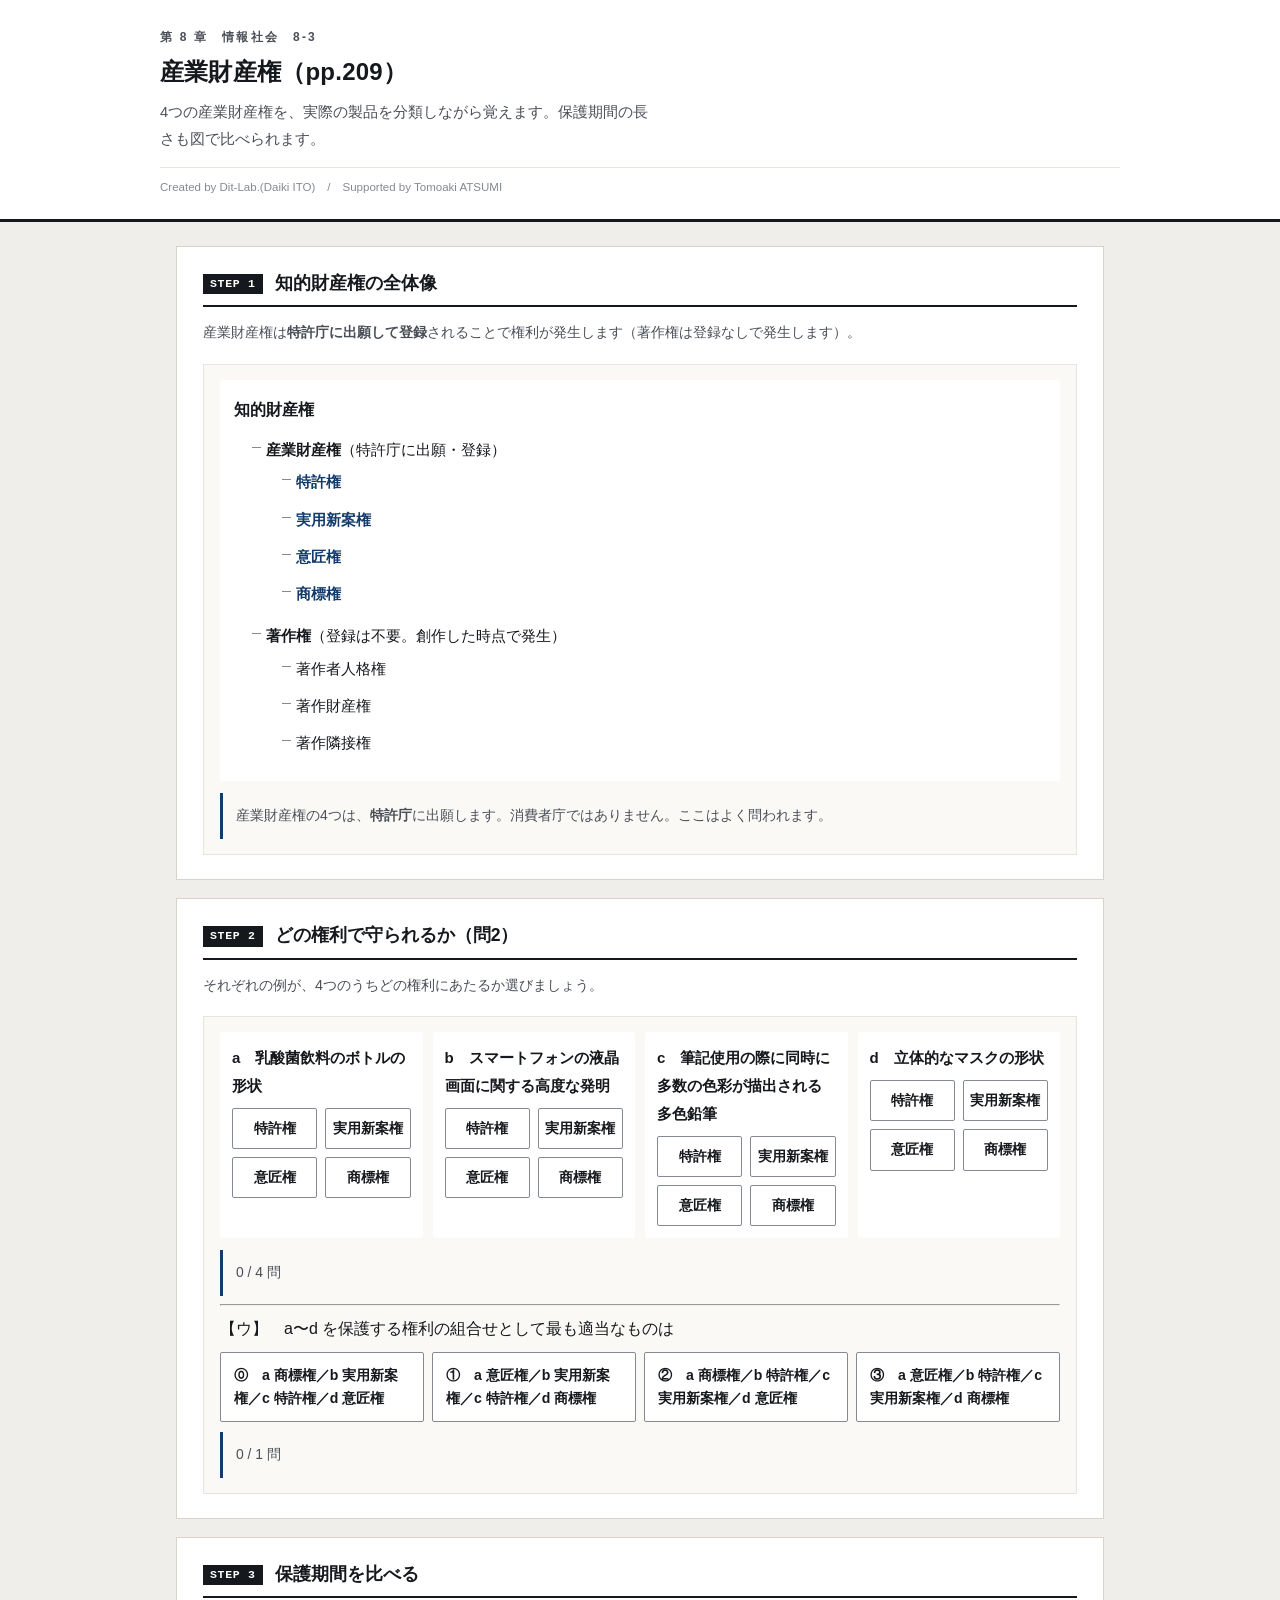
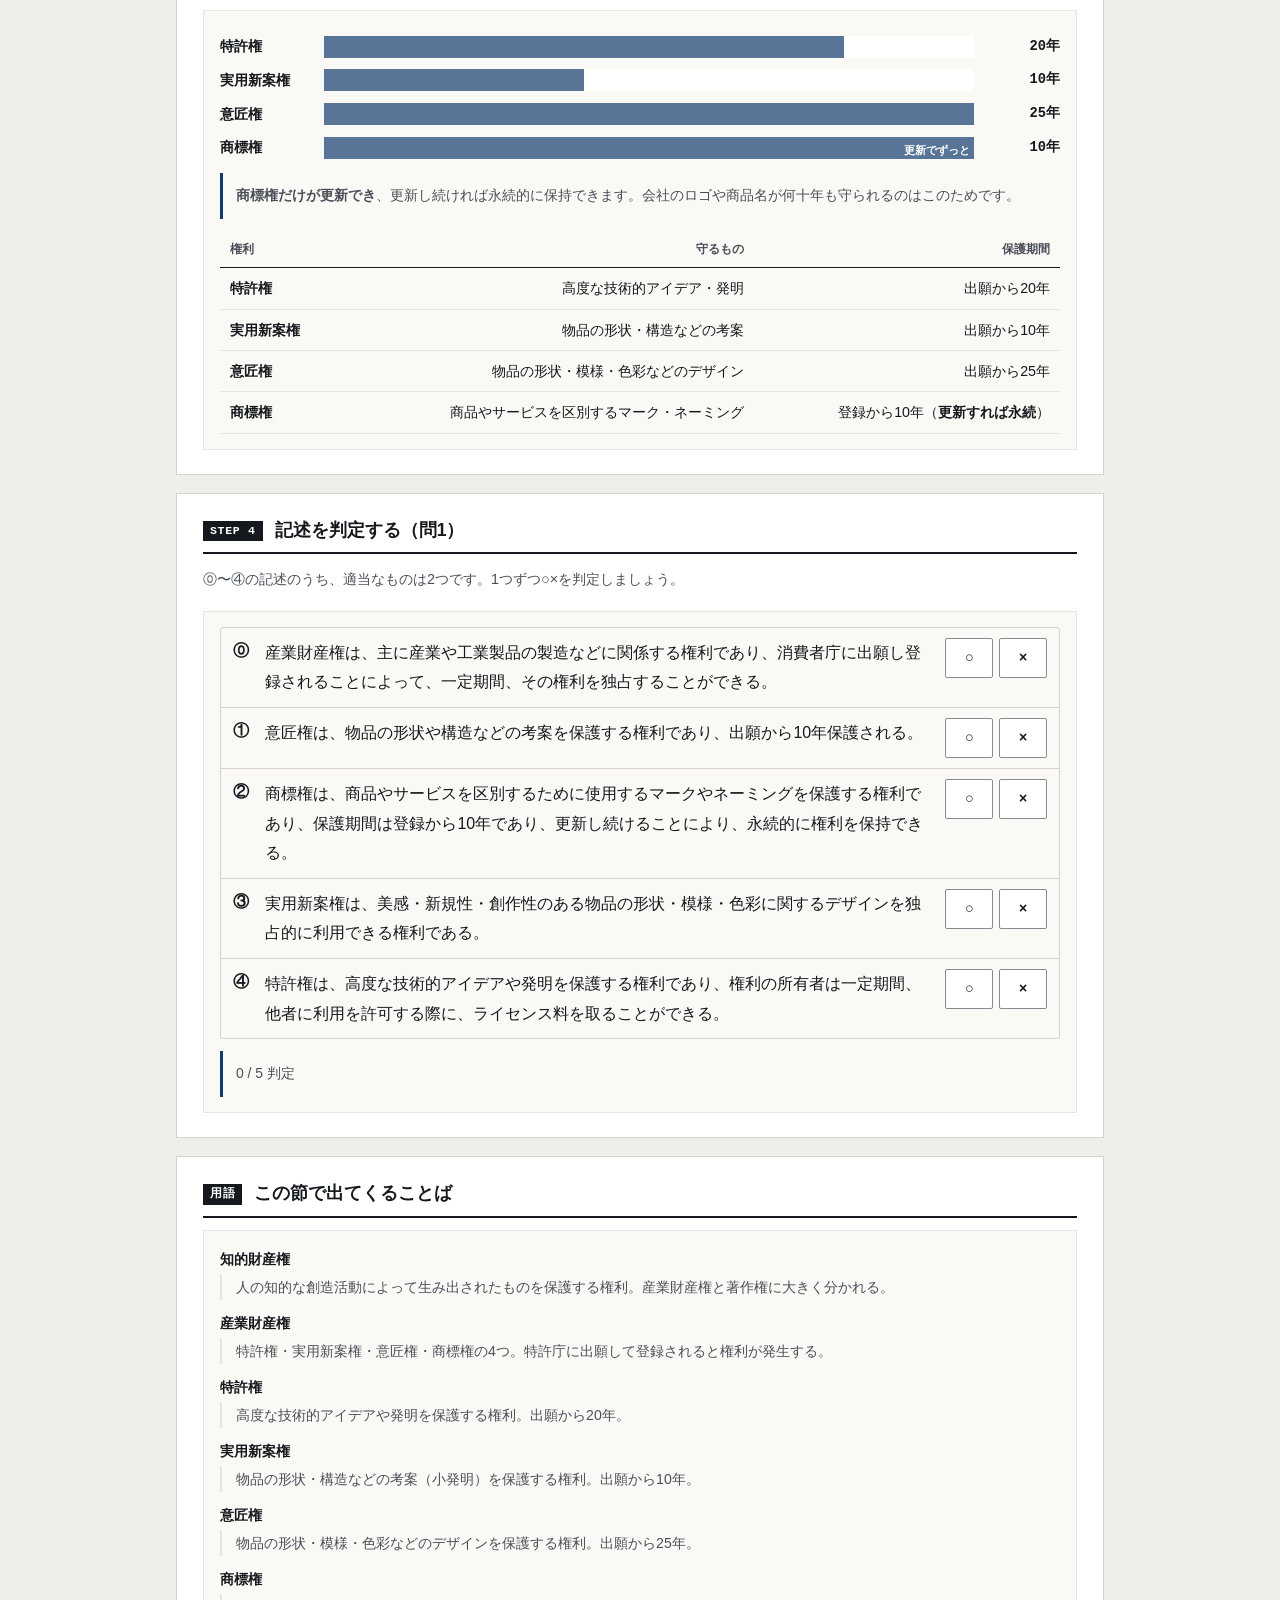
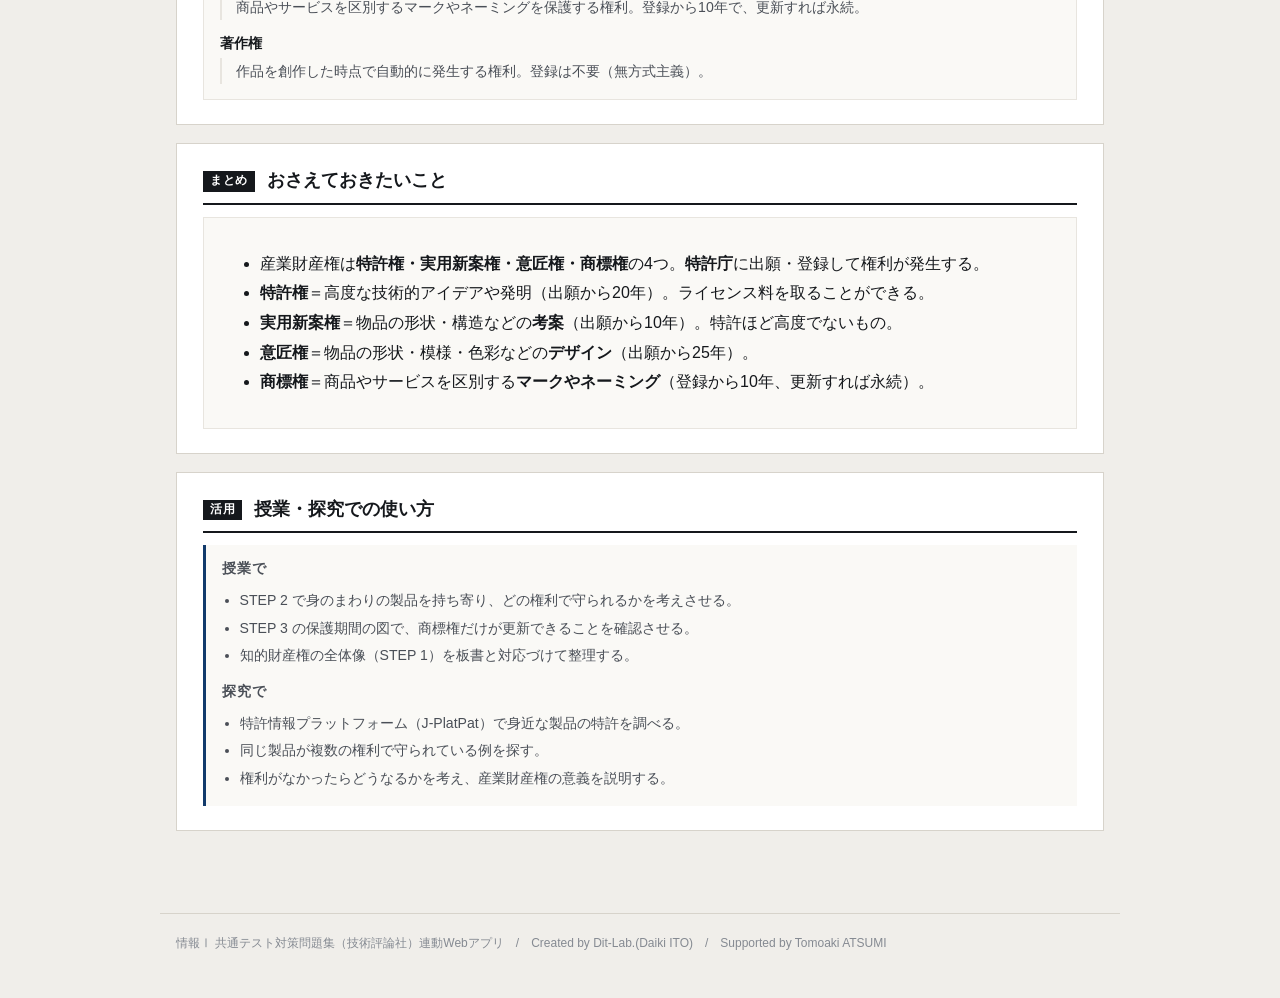
==== index.html @ 2171327c "chore: 不要ファイルを整理（ツールの作業ファイル・未使用JS・残骸画像） - .omc/ .serena/ __pycache__/ を削除し .gitignore に追加 - 各アプリが実際に" ====
<!DOCTYPE html>
<html lang="ja">
<head>
<meta charset="UTF-8">
<meta name="viewport" content="width=device-width, initial-scale=1.0">
<title>産業財産権｜情報Ⅰ共通テスト対策問題集</title>
<meta name="description" content="4つの産業財産権を、実際の製品を分類しながら覚えます。保護期間の長さも図で比べられます。">
<link rel="icon" href="data:image/svg+xml,%3Csvg xmlns=%22http://www.w3.org/2000/svg%22 viewBox=%220 0 32 32%22%3E%3Crect width=%2232%22 height=%2232%22 fill=%22%2315181c%22/%3E%3Ctext x=%2216%22 y=%2222%22 font-size=%2218%22 font-family=%22monospace%22 fill=%22%23fff%22 text-anchor=%22middle%22%3E01%3C/text%3E%3C/svg%3E">
<link rel="stylesheet" href="css/style.css?v=239696b1">
<link rel="stylesheet" href="css/app.css?v=2985bfa4">
</head>
<body>

<header class="app-header">
  <div class="inner">
    <span class="eyebrow">第 8 章　情報社会　8-3</span>
    <h1>産業財産権（pp.209）</h1>
    <p class="lead">4つの産業財産権を、実際の製品を分類しながら覚えます。保護期間の長さも図で比べられます。</p>
    <p class="credit">Created by Dit-Lab.(Daiki ITO)　/　Supported by Tomoaki ATSUMI</p>
  </div>
</header>

<main class="wrap">
  <section class="step" id="step1">
    <h2><span class="no">STEP 1</span>知的財産権の全体像</h2>
    <p class="desc">産業財産権は<strong>特許庁に出願して登録</strong>されることで権利が発生します（著作権は登録なしで発生します）。</p>
    <div class="panel">
      <div class="iptree" id="treeBox"></div>
      <div class="note info" style="margin-top:12px">
        産業財産権の4つは、<strong>特許庁</strong>に出願します。消費者庁ではありません。ここはよく問われます。
      </div>
    </div>
  </section>

  <section class="step" id="step2">
    <h2><span class="no">STEP 2</span>どの権利で守られるか（問2）</h2>
    <p class="desc">それぞれの例が、4つのうちどの権利にあたるか選びましょう。</p>
    <div class="panel">
      <div class="goods" id="goodsBox"></div>
      <div class="note" id="goodsNote" style="margin-top:12px"></div>
      <hr class="sep">
      <div id="q2Box"></div>
      <div class="note" id="q2Note" style="margin-top:10px"></div>
    </div>
  </section>

  <section class="step" id="step3">
    <h2><span class="no">STEP 3</span>保護期間を比べる</h2>
    <div class="panel">
      <div id="periodBox"></div>
      <div class="note info" style="margin-top:12px">
        <strong>商標権だけが更新でき</strong>、更新し続ければ永続的に保持できます。会社のロゴや商品名が何十年も守られるのはこのためです。
      </div>
      <div class="tbl-scroll" style="margin-top:12px"><table class="tbl" id="ipTable"></table></div>
    </div>
  </section>

  <section class="step" id="step4">
    <h2><span class="no">STEP 4</span>記述を判定する（問1）</h2>
    <p class="desc">⓪〜④の記述のうち、適当なものは2つです。1つずつ○×を判定しましょう。</p>
    <div class="panel">
      <div id="jBox"></div>
      <div class="note" id="jNote" style="margin-top:12px"></div>
    </div>
  </section>

  <section class="step" id="glossary">
    <h2><span class="no">用語</span>この節で出てくることば</h2>
    <div class="panel"><div id="glossBox"></div></div>
  </section>

  <section class="step" id="wrap">
    <h2><span class="no">まとめ</span>おさえておきたいこと</h2>
    <div class="panel">
      <ul class="bullets">
        <li>産業財産権は<strong>特許権・実用新案権・意匠権・商標権</strong>の4つ。<strong>特許庁</strong>に出願・登録して権利が発生する。</li>
        <li><strong>特許権</strong>＝高度な技術的アイデアや発明（出願から20年）。ライセンス料を取ることができる。</li>
        <li><strong>実用新案権</strong>＝物品の形状・構造などの<strong>考案</strong>（出願から10年）。特許ほど高度でないもの。</li>
        <li><strong>意匠権</strong>＝物品の形状・模様・色彩などの<strong>デザイン</strong>（出願から25年）。</li>
        <li><strong>商標権</strong>＝商品やサービスを区別する<strong>マークやネーミング</strong>（登録から10年、更新すれば永続）。</li>
      </ul>
    </div>
  </section>

  <section class="step">
    <h2><span class="no">活用</span>授業・探究での使い方</h2>
    <div class="use-note">
      <h3>授業で</h3>
      <ul>
        <li>STEP 2 で身のまわりの製品を持ち寄り、どの権利で守られるかを考えさせる。</li>
        <li>STEP 3 の保護期間の図で、商標権だけが更新できることを確認させる。</li>
        <li>知的財産権の全体像（STEP 1）を板書と対応づけて整理する。</li>
      </ul>
      <h3 style="margin-top:12px">探究で</h3>
      <ul>
        <li>特許情報プラットフォーム（J-PlatPat）で身近な製品の特許を調べる。</li>
        <li>同じ製品が複数の権利で守られている例を探す。</li>
        <li>権利がなかったらどうなるかを考え、産業財産権の意義を説明する。</li>
      </ul>
    </div>
  </section>

</main>

<footer class="app-footer">
  情報Ⅰ 共通テスト対策問題集（技術評論社）連動Webアプリ　/　Created by Dit-Lab.(Daiki ITO)　/　Supported by Tomoaki ATSUMI
</footer>

<script src="js/terms.js?v=d081cacd"></script>
<script src="js/quiz.js?v=5d6779cc"></script>
<script src="js/app.js?v=456290f6"></script>
</body>
</html>
---- css/style.css ----
/* =========================================================
   情報Ⅰ 共通テスト対策問題集 — Web アプリ共通スタイル
   紙面（参考書）に寄せた設計。装飾色は使わず、色は意味を持つときだけ。
   ========================================================= */

:root{
  --paper:#ffffff;
  --paper-2:#faf9f6;      /* うすい紙 */
  --bg:#f0eeea;           /* 台紙 */
  --ink:#15181c;
  --ink-2:#4a4f57;
  --ink-3:#858a92;
  --rule:#d7d3cb;         /* 罫線 */
  --rule-2:#e8e5df;
  --accent:#123a6b;       /* 濃紺。主要操作と現在地だけに使う */
  --accent-w:#e9eef6;
  --zero:#c0392b;         /* 左＝0 */
  --one:#1d4ed8;          /* 右＝1 */
  --ok:#1f7a3d;   --ok-bg:#eef6f0;
  --ng:#b3261e;   --ng-bg:#fbefee;
  --warn:#8a5a00; --warn-bg:#fbf5e8;
  --font:"Hiragino Kaku Gothic ProN","Hiragino Sans","Yu Gothic Medium","Yu Gothic",
         "Noto Sans JP",Meiryo,-apple-system,BlinkMacSystemFont,sans-serif;
  --mono:"SFMono-Regular",Menlo,Consolas,"Courier New",monospace;
}

*{box-sizing:border-box}
[hidden]{display:none !important}
html{-webkit-text-size-adjust:100%}
body{
  margin:0; background:var(--bg); color:var(--ink);
  font-family:var(--font); font-size:16px; line-height:1.85;
  font-feature-settings:"palt" 1;
}
h1,h2,h3,h4{line-height:1.45; margin:0; font-weight:700}
p{margin:0 0 .75em} p:last-child{margin-bottom:0}
a{color:var(--accent)}

/* ---------- 標題 ---------- */
.app-header{background:var(--paper); border-bottom:3px solid var(--ink); padding:26px 20px 20px}
.app-header .inner{max-width:960px; margin:0 auto}
.app-header .eyebrow{
  font-size:.75rem; font-weight:700; color:var(--ink-2); letter-spacing:.18em;
  display:block; margin-bottom:7px;
}
.app-header h1{font-size:1.5rem; letter-spacing:.01em}
.app-header .lead{font-size:.92rem; color:var(--ink-2); margin-top:9px; max-width:60ch}
.app-header .credit{
  font-size:.72rem; color:var(--ink-3); margin-top:14px;
  padding-top:9px; border-top:1px solid var(--rule-2);
}

/* ---------- 版面 ---------- */
.wrap{max-width:960px; margin:0 auto; padding:24px 16px 64px}
.step{background:var(--paper); border:1px solid var(--rule); padding:24px 26px; margin-bottom:18px}
.step > h2{
  display:flex; align-items:baseline; gap:12px; font-size:1.1rem;
  padding-bottom:9px; border-bottom:2px solid var(--ink); margin-bottom:12px;
}
.step > h2 .no{
  flex:none; font-family:var(--mono); font-size:.72rem; font-weight:700;
  background:var(--ink); color:var(--paper); padding:2px 7px; letter-spacing:.06em;
  position:relative; top:-2px;
}
.step > .desc{color:var(--ink-2); font-size:.9rem; margin-bottom:18px}
.step[hidden]{display:none}

.grid{display:grid; gap:20px}
.grid > *{min-width:0}          /* 子の中身で列が広がるのを防ぐ */
@media(min-width:800px){ .grid.c2{grid-template-columns:1fr 1fr} }

.panel{border:1px solid var(--rule-2); background:var(--paper-2); padding:15px 16px; min-width:0}
.panel > h3{
  font-size:.8rem; font-weight:700; color:var(--ink-2); letter-spacing:.08em;
  margin-bottom:12px; padding-bottom:6px; border-bottom:1px solid var(--rule);
}

/* ---------- 部品 ---------- */
.btn{
  appearance:none; border:1px solid var(--ink-3); background:var(--paper); color:var(--ink);
  font-family:inherit; font-size:.88rem; font-weight:700; padding:8px 14px;
  border-radius:2px; cursor:pointer; min-height:40px; line-height:1.4;
  transition:background .12s, border-color .12s, color .12s;
}
.btn:hover:not(:disabled){background:var(--accent-w); border-color:var(--accent); color:var(--accent)}
.btn:disabled{opacity:.35; cursor:not-allowed}
.btn.primary{background:var(--accent); color:var(--paper); border-color:var(--accent)}
.btn.primary:hover:not(:disabled){background:#0d2c53; color:var(--paper)}
.btn.ghost{border-color:var(--rule); color:var(--ink-2)}
.btn.sm{font-size:.8rem; padding:5px 10px; min-height:34px}
.btn-row{display:flex; flex-wrap:wrap; gap:8px; align-items:center}

/* タブ（見出し下線式） */
.seg{display:flex; gap:0; border-bottom:1px solid var(--rule)}
.seg button{
  appearance:none; border:0; background:transparent; font-family:inherit; font-size:.88rem;
  font-weight:700; color:var(--ink-3); padding:9px 4px; margin-right:26px; cursor:pointer;
  border-bottom:3px solid transparent; margin-bottom:-1px; min-height:40px;
}
.seg button:hover{color:var(--ink-2)}
.seg button[aria-pressed="true"]{color:var(--ink); border-bottom-color:var(--accent)}

label.fld{display:block; font-size:.78rem; font-weight:700; color:var(--ink-2); margin-bottom:5px; letter-spacing:.04em}
input[type=text], textarea, input[type=number]{
  width:100%; font-family:inherit; font-size:1rem; color:var(--ink);
  border:1px solid var(--ink-3); border-radius:2px; padding:9px 11px;
  background:var(--paper); min-height:42px;
}
input:focus, textarea:focus{outline:2px solid var(--accent); outline-offset:-1px; border-color:var(--accent)}
.btn:focus-visible, .seg button:focus-visible, .node-card:focus-visible{outline:2px solid var(--accent); outline-offset:2px}
textarea{resize:vertical; line-height:1.7}
.mono{font-family:var(--mono)}

table.tbl{width:100%; border-collapse:collapse; font-size:.89rem}
table.tbl th, table.tbl td{border-bottom:1px solid var(--rule-2); padding:7px 10px; text-align:right}
table.tbl th:first-child, table.tbl td:first-child{text-align:left}
table.tbl thead th{border-bottom:1.5px solid var(--ink); font-size:.76rem; color:var(--ink-2); font-weight:700; white-space:nowrap}
.tbl-scroll{overflow-x:auto; -webkit-overflow-scrolling:touch; max-width:100%}

.note{padding:10px 13px; font-size:.87rem; border-left:3px solid var(--ink-3); background:var(--paper-2)}
.note.ok{background:var(--ok-bg); border-left-color:var(--ok); color:#123f22}
.note.ng{background:var(--ng-bg); border-left-color:var(--ng); color:#6d1a15}
.note.info{background:var(--paper-2); border-left-color:var(--accent); color:var(--ink-2)}
.note.warn{background:var(--warn-bg); border-left-color:var(--warn); color:#5c3d00}
.note[hidden]{display:none}

.badge{
  display:inline-block; font-size:.72rem; font-weight:700; padding:1px 7px;
  border:1px solid var(--rule); color:var(--ink-2); background:var(--paper); letter-spacing:.04em;
}

/* 数値は罫線で仕切るだけ。カードにしない */
.metrics{display:flex; flex-wrap:wrap; gap:0; border-top:1px solid var(--rule)}
.metric{flex:1 1 130px; padding:11px 14px 11px 0; border-right:1px solid var(--rule-2)}
.metric:last-child{border-right:0}
.metric .k{font-size:.74rem; color:var(--ink-3); font-weight:700; letter-spacing:.05em}
.metric .v{font-size:1.6rem; font-weight:700; line-height:1.3; font-family:var(--mono); letter-spacing:-.01em}
.metric .s{font-size:.76rem; color:var(--ink-2)}

.bit0{color:var(--zero); font-weight:700}
.bit1{color:var(--one); font-weight:700}

.app-footer{
  max-width:960px; margin:0 auto; padding:18px 16px 44px; color:var(--ink-3);
  font-size:.75rem; border-top:1px solid var(--rule);
}
.sr-only{position:absolute;width:1px;height:1px;overflow:hidden;clip:rect(0 0 0 0);white-space:nowrap}

@media(max-width:640px){
  body{font-size:15px}
  .app-header{padding:20px 16px 16px}
  .app-header h1{font-size:1.16rem}
  .wrap{padding:16px 12px 52px}
  .step{padding:18px 15px}
  .seg button{margin-right:18px; font-size:.84rem}
  .metric{flex-basis:50%; border-right:0}
}
@media (prefers-reduced-motion:reduce){ *{animation:none!important; transition:none!important} }

/* ---------- 自分のデータ・共有・印刷 ---------- */
.toolbar{display:flex; flex-wrap:wrap; gap:8px; align-items:center; margin-top:12px;
  padding-top:12px; border-top:1px solid var(--rule-2)}
.toolbar .hint{font-size:.78rem; color:var(--ink-3)}
.paste-area{width:100%; min-height:110px; font-family:var(--mono); font-size:.86rem}
.use-note{background:var(--paper-2); border-left:3px solid var(--accent); padding:14px 16px; font-size:.88rem}
.use-note h3{font-size:.86rem; letter-spacing:.06em; margin-bottom:8px; color:var(--ink-2)}
.use-note ol, .use-note ul{margin:0; padding-left:1.25em; line-height:1.95; color:var(--ink-2)}

@media print{
  body{background:#fff}
  .app-header{border-bottom:2px solid #000}
  .step{border:1px solid #bbb; break-inside:avoid; page-break-inside:avoid; margin-bottom:12px}
  .btn, .seg, .toolbar, input[type=range]{display:none !important}
  .note{border-left-width:2px}
  a[href]:after{content:""}
}

/* ---------- 入力グリッド ---------- */
.dg-scroll{overflow:auto; -webkit-overflow-scrolling:touch; border:1px solid var(--rule); background:var(--paper); max-height:420px}
table.dg{border-collapse:collapse; font-family:var(--mono); font-size:.9rem; min-width:100%}
table.dg th, table.dg td{border:1px solid var(--rule-2); padding:0}
table.dg thead th{background:var(--paper-2); position:sticky; top:0; z-index:2}
table.dg .dg-n{background:var(--paper-2); color:var(--ink-3); font-size:.76rem; font-weight:400;
  text-align:center; min-width:34px; padding:0 4px; position:sticky; left:0; z-index:1}
table.dg .dg-corner{background:var(--paper-2); min-width:34px; position:sticky; left:0; z-index:3}
table.dg .dg-act{background:var(--paper-2); width:34px}
.dg-h, .dg-c{width:100%; min-width:96px; border:0; background:transparent; font-family:inherit;
  font-size:.9rem; padding:8px 9px; color:var(--ink); min-height:38px}
.dg-h{font-weight:700; font-family:var(--font); font-size:.82rem; color:var(--ink-2)}
.dg-c.num{text-align:right}
.dg-c:focus, .dg-h:focus{outline:2px solid var(--accent); outline-offset:-2px; background:var(--accent-w)}
.dg-del{border:0; background:transparent; color:var(--ink-3); cursor:pointer; width:32px; height:34px; font-size:1rem}
.dg-del:hover{color:var(--ng)}
.dg-tools{display:flex; flex-wrap:wrap; gap:8px; align-items:center; margin-top:10px}
.dg-hint{font-size:.76rem; color:var(--ink-3)}

/* ---------- ファイル読み込み ---------- */
.filebox{display:flex; flex-wrap:wrap; gap:10px; align-items:center; padding:12px;
  border:1px dashed var(--rule); background:var(--paper-2)}
.filebox input[type=file]{font-size:.85rem; font-family:inherit; max-width:100%}
.filebox .sel{max-width:220px}
.filelabel{display:inline-flex; align-items:center; gap:6px; font-size:.85rem; font-weight:700;
  border:1px solid var(--ink-3); background:var(--paper); padding:8px 14px; border-radius:2px; cursor:pointer; min-height:40px}
.filelabel:hover{border-color:var(--accent); color:var(--accent); background:var(--accent-w)}
.filelabel input{display:none}

/* ---------- 用語解説 ---------- */
.term{position:relative; border-bottom:1.5px dotted var(--accent); cursor:help; color:var(--accent); font-weight:700}
.term .term-pop{display:none; position:absolute; left:0; top:1.7em; z-index:50; width:min(300px,78vw);
  background:var(--paper); border:1px solid var(--ink-3); box-shadow:0 6px 20px rgba(0,0,0,.14);
  padding:10px 12px; font-size:.82rem; font-weight:400; color:var(--ink-2); line-height:1.75;
  border-left:3px solid var(--accent); cursor:auto; text-align:left}
.term .term-pop b{display:block; color:var(--ink); font-size:.86rem; margin-bottom:3px}
.term.open .term-pop{display:block}
dl.gloss{margin:0; font-size:.88rem}
dl.gloss dt{font-weight:700; color:var(--ink); margin-top:10px}
dl.gloss dt:first-child{margin-top:0}
dl.gloss dd{margin:2px 0 0; color:var(--ink-2); line-height:1.85; padding-left:1em; border-left:2px solid var(--rule-2)}
@media print{ .term{border-bottom:0; color:inherit} .term .term-pop{display:none !important} }

/* ---------- スマホ・タブレット ---------- */
@media (max-width:1024px){
  /* iOS で入力時に画面が勝手に拡大するのを防ぐ（16px 未満だとズームする） */
  input[type=text], input[type=number], textarea, select, .dg-c, .dg-h{ font-size:16px }
  .dg-c, .dg-h{ min-width:110px }
}
@media (max-width:820px){
  .grid.c2{grid-template-columns:1fr}
  .dg-scroll{max-height:340px}
  .filebox{flex-direction:column; align-items:stretch}
  .filebox .sel{max-width:100%}
  .term .term-pop{left:auto; right:0; width:min(280px,86vw)}
}
@media (max-width:480px){
  .step > h2{font-size:1rem; flex-wrap:wrap}
  .metrics{gap:0}
  .metric{flex-basis:50%; padding-right:10px}
  .metric .v{font-size:1.3rem}
  .btn{padding:8px 12px}
  .dg-tools{gap:6px}
  .dg-hint{width:100%}
}
/* タッチ操作でのスクロールを滑らかに */
.tbl-scroll, .dg-scroll, .tree-box{ -webkit-overflow-scrolling:touch; overscroll-behavior-x:contain }

/* 幅指定つきの入力欄がスマートフォンではみ出さないようにする */
input[type=text], input[type=number], input[type=search], textarea, select{ max-width:100% }
.btn-row > label{ min-width:0; max-width:100% }
.btn-row > label input, .btn-row > label select{ max-width:100% }

/* 共通：○×判定・並べかえ（quiz.js 用） */
.abcde{border:1px solid var(--rule); border-radius:3px; overflow:hidden}
.abcde > div{border-top:1px solid var(--rule); padding:10px 12px}
.abcde > div:first-child{border-top:0}
.abcde .st{display:flex; gap:10px; align-items:flex-start; flex-wrap:wrap}
.abcde .st .k{font-weight:700; font-family:var(--mono); min-width:1.4em}
.abcde .st .t{flex:1; min-width:12em}
.abcde .jb{display:flex; gap:6px}
.abcde .jb .btn{min-width:3.4em; padding:6px 10px; text-align:center}
.prep{display:grid; grid-template-columns:repeat(auto-fit,minmax(150px,1fr)); gap:10px; margin-top:10px}
.prep .slot{border:1px dashed var(--ink-3); border-radius:3px; padding:10px; min-height:92px; background:var(--paper)}
.prep .slot.filled{border-style:solid}
.prep .slot .tag{font:700 .74rem/1.4 var(--mono); color:var(--accent); display:block; margin-bottom:6px}
.prep .slot .txt{font-size:.86rem; line-height:1.7}
.cards{display:flex; flex-wrap:wrap; gap:8px; margin-top:10px}
.cards .c{border:1px solid var(--ink-3); border-radius:3px; padding:9px 12px; background:var(--paper);
  cursor:pointer; font-size:.88rem; max-width:100%; text-align:left; font-family:inherit; color:var(--ink)}
.cards .c:hover{background:var(--warn-bg)}
.cards .c.used{opacity:.35; pointer-events:none}
---- css/app.css ----
.qhead{display:flex; justify-content:space-between; align-items:center; margin-bottom:12px}
.card-q{border:1px solid var(--rule); background:var(--paper); padding:18px; margin-bottom:14px}
.q-scene{font-size:1rem; font-weight:700; line-height:1.9}
.choice4{display:grid; gap:8px; grid-template-columns:repeat(auto-fit,minmax(160px,1fr))}
.choice4 .btn{text-align:left; line-height:1.65; padding:11px 13px}
.choice4 .btn.correct{background:var(--ok-bg); border-color:var(--ok); color:var(--ok)}
.choice4 .btn.wrong{background:var(--ng-bg); border-color:var(--ng); color:var(--ng)}
.choice4.locked{pointer-events:none}
.sel{width:100%; font-family:inherit; font-size:.95rem; padding:9px 11px; min-height:42px;
  border:1px solid var(--ink-3); border-radius:2px; background:var(--paper); color:var(--ink)}
input[type=range]{width:100%; accent-color:var(--accent); height:34px}
.why{font-size:.85rem; color:var(--ink-2); line-height:1.85}
.eqbox{font-family:var(--mono); font-size:1.02rem; font-weight:700; text-align:center; padding:14px;
  border:1px solid var(--rule); background:var(--paper-2); line-height:1.8}
.blankin{border:1.5px solid var(--accent); background:#fff; padding:6px 8px; text-align:center;
  font-family:var(--mono); min-height:38px; font-size:.95rem; max-width:120px}
.blankin.ok{border-color:var(--ok); background:var(--ok-bg)}
.blankin.ng{border-color:var(--ng); background:var(--ng-bg)}
table.tbl td .blankin{width:100%; max-width:none}

/* --- 8-3 産業財産権 --- */
.iptree{border:1px solid var(--line);border-radius:3px;padding:14px;background:#fff}
.iptree .lv1{font-weight:700;font-size:1.02rem;margin-bottom:8px}
.iptree ul{margin:0 0 0 1.1em;padding:0;list-style:none}
.iptree li{position:relative;padding:5px 0 5px 14px;font-size:.92rem}
.iptree li::before{content:'';position:absolute;left:0;top:15px;width:9px;height:1px;background:var(--ink-3)}
.iptree li.ip{font-weight:700;color:var(--accent)}
.periodbar{display:flex;align-items:center;gap:10px;margin:7px 0}
.periodbar .nm{min-width:6.5em;font-size:.9rem;font-weight:700}
.periodbar .tr{flex:1;height:22px;background:#fff;border:1px solid var(--line);position:relative}
.periodbar .tr i{display:block;height:100%;background:var(--accent);opacity:.7}
.periodbar .yr{min-width:5.5em;text-align:right;font:700 .86rem/1 var(--mono)}
.periodbar.renew .tr::after{content:'更新でずっと';position:absolute;right:4px;top:3px;font-size:.7rem;color:#fff;font-weight:700}
.goods{display:grid;grid-template-columns:repeat(auto-fit,minmax(160px,1fr));gap:10px}
.goods .g{border:1px solid var(--line);border-radius:3px;padding:12px;background:#fff}
.goods .g .t{font-weight:700;margin-bottom:8px;font-size:.94rem}
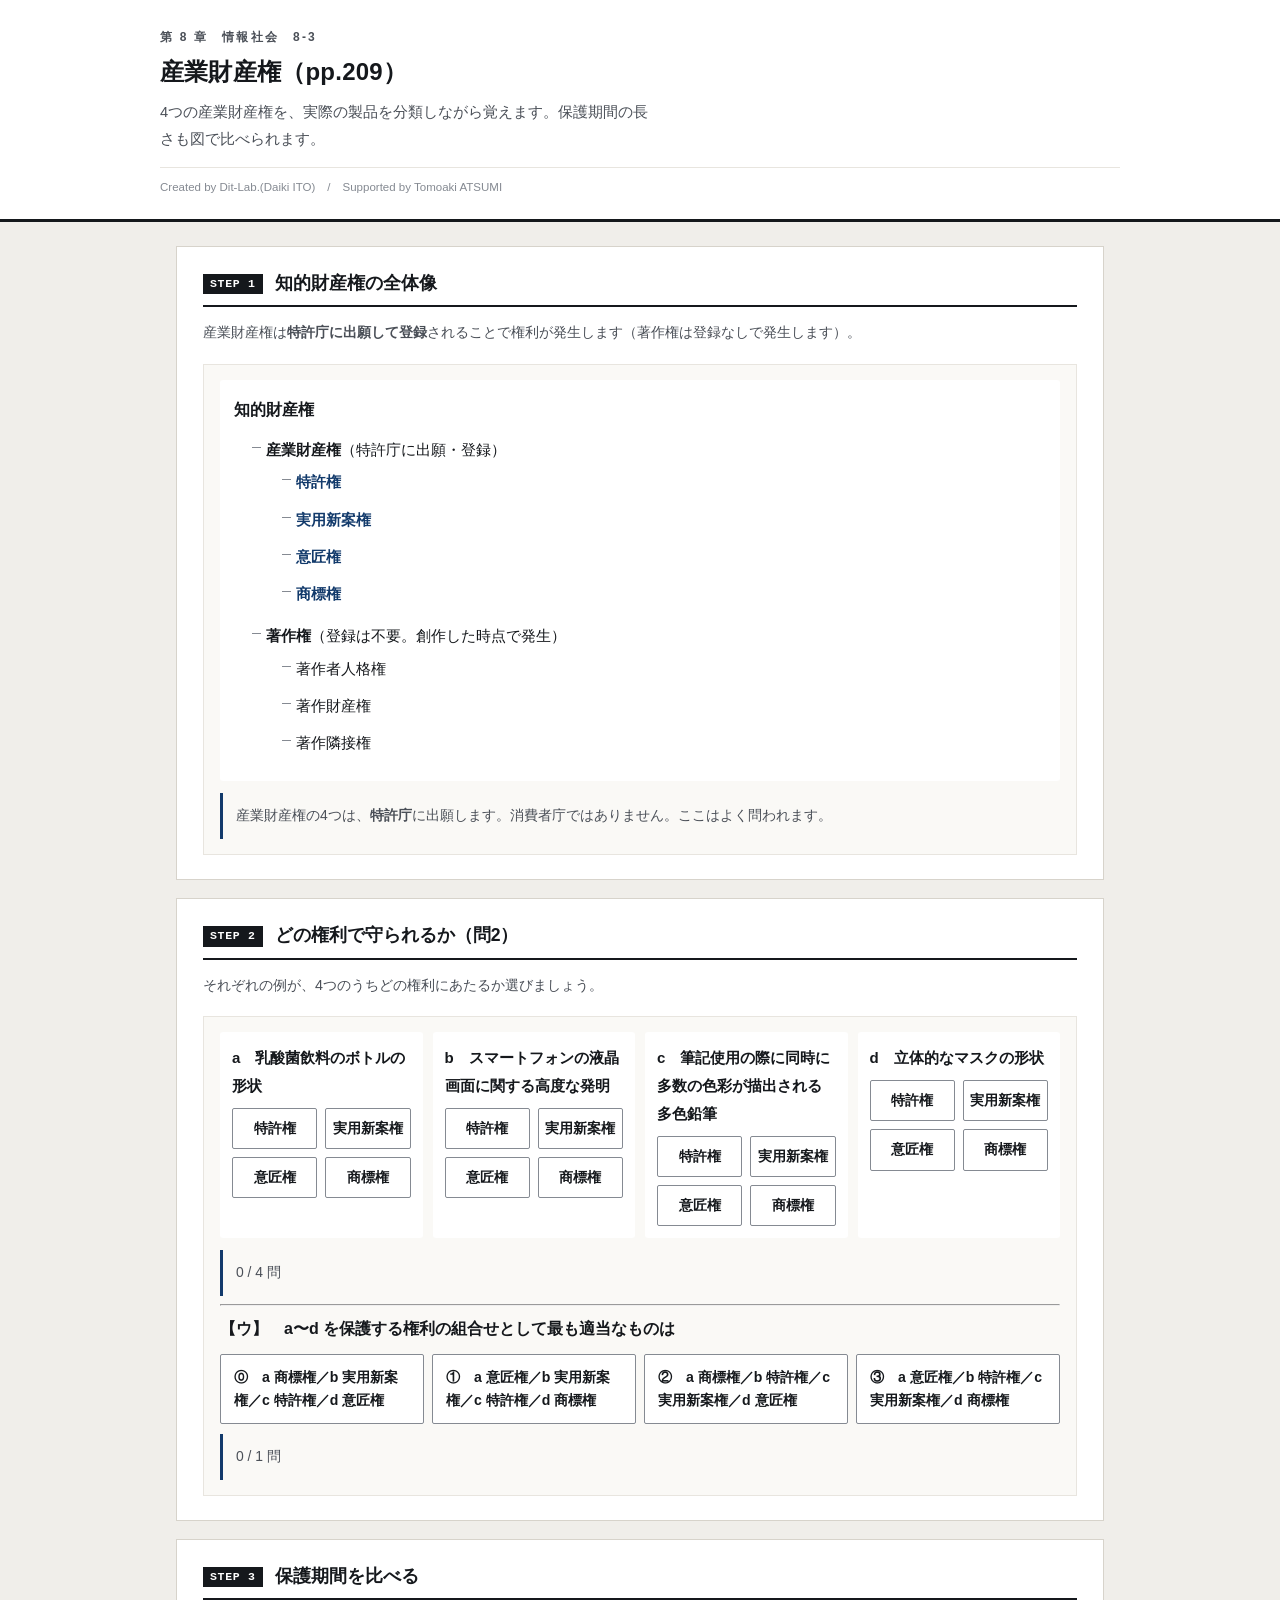
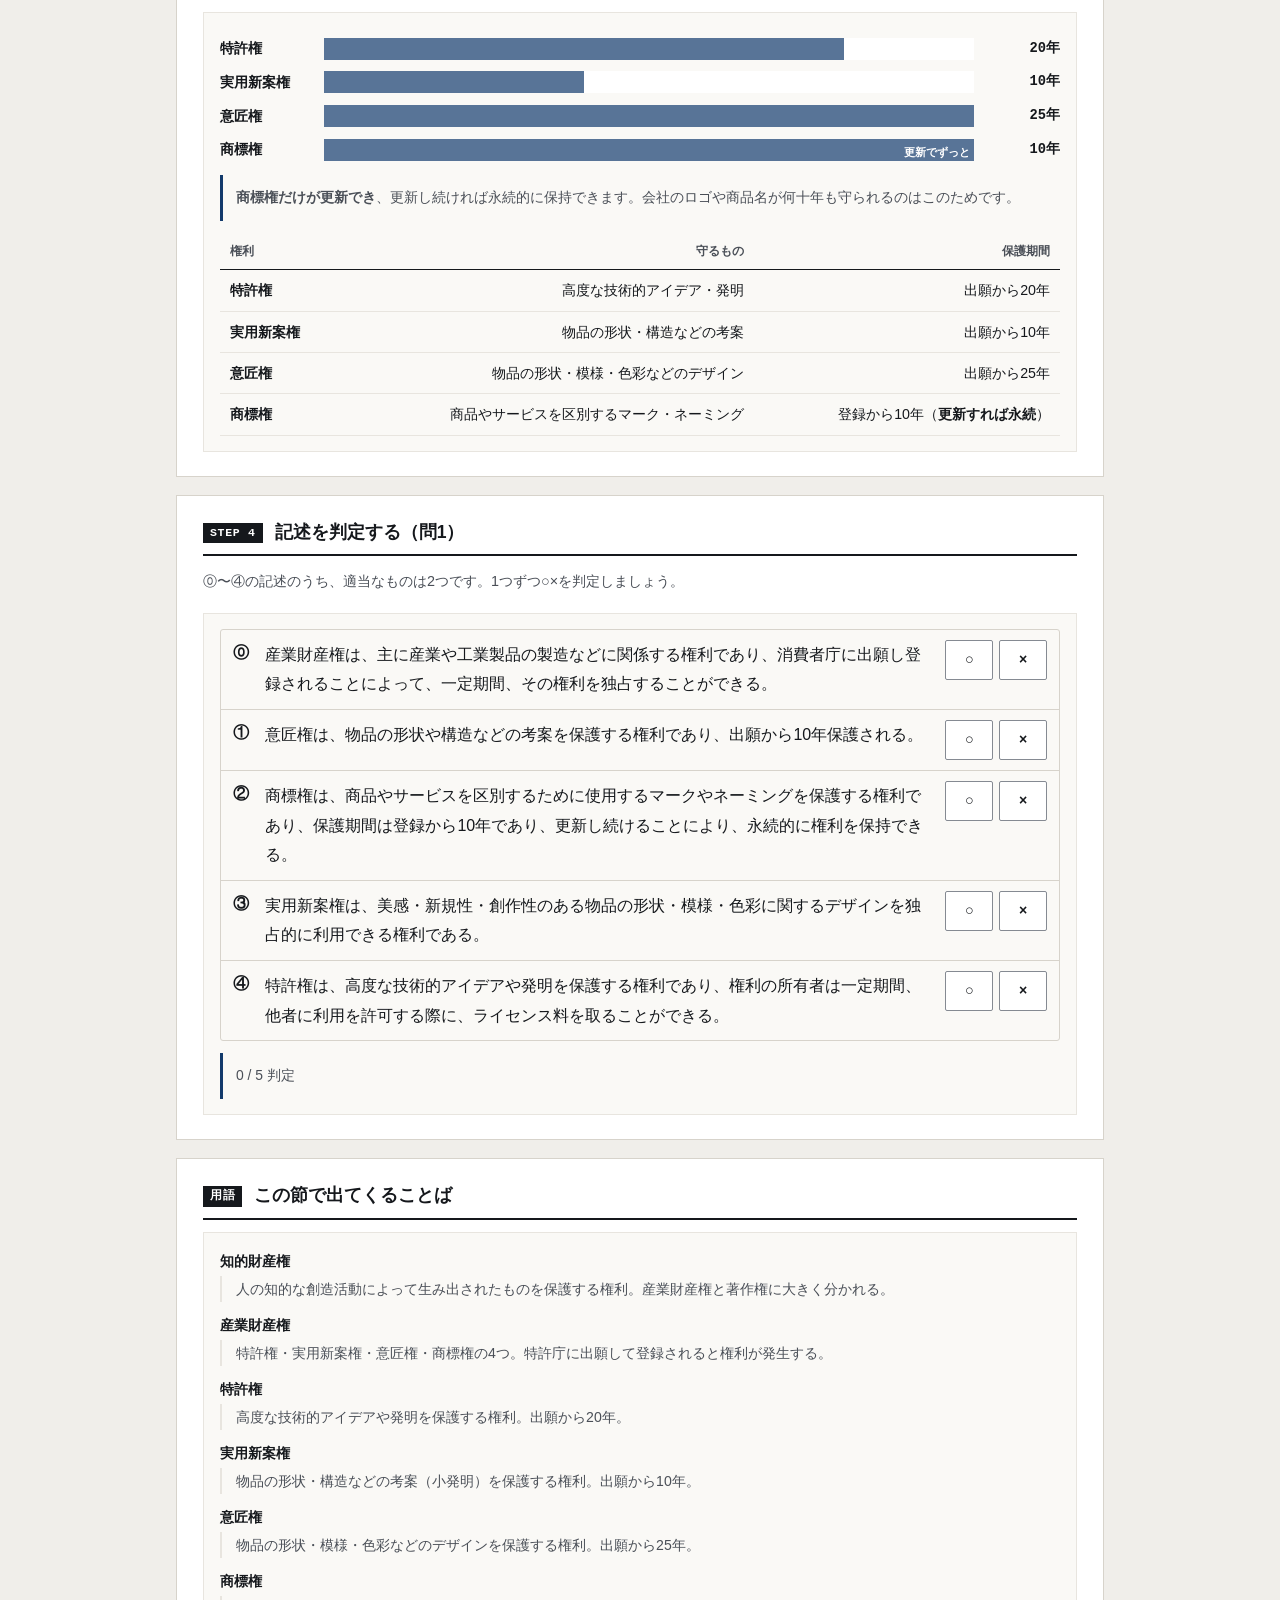
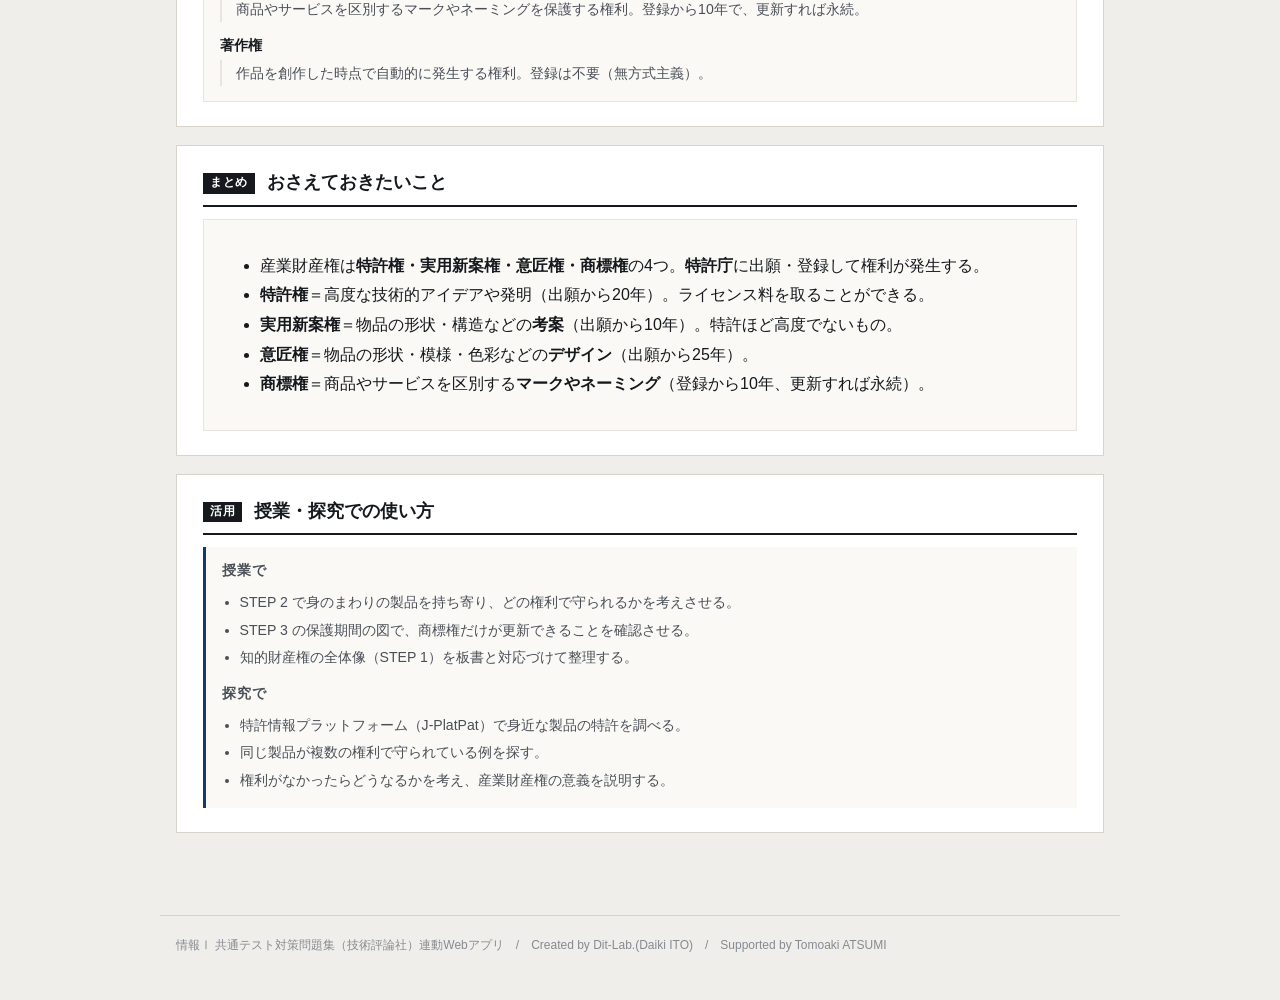
==== commit 2c664038: "fix: 設問見出しのレイアウト不具合を修正（.qhead→.pq）" ====
--- a/index.html
+++ b/index.html
@@ -6,7 +6,7 @@
 <title>産業財産権｜情報Ⅰ共通テスト対策問題集</title>
 <meta name="description" content="4つの産業財産権を、実際の製品を分類しながら覚えます。保護期間の長さも図で比べられます。">
 <link rel="icon" href="data:image/svg+xml,%3Csvg xmlns=%22http://www.w3.org/2000/svg%22 viewBox=%220 0 32 32%22%3E%3Crect width=%2232%22 height=%2232%22 fill=%22%2315181c%22/%3E%3Ctext x=%2216%22 y=%2222%22 font-size=%2218%22 font-family=%22monospace%22 fill=%22%23fff%22 text-anchor=%22middle%22%3E01%3C/text%3E%3C/svg%3E">
-<link rel="stylesheet" href="css/style.css?v=239696b1">
+<link rel="stylesheet" href="css/style.css?v=ea93572e">
 <link rel="stylesheet" href="css/app.css?v=2985bfa4">
 </head>
 <body>
@@ -107,7 +107,7 @@
 </footer>
 
 <script src="js/terms.js?v=d081cacd"></script>
-<script src="js/quiz.js?v=5d6779cc"></script>
+<script src="js/quiz.js?v=13402362"></script>
 <script src="js/app.js?v=456290f6"></script>
 </body>
 </html>
--- a/css/style.css
+++ b/css/style.css
@@ -68,6 +68,7 @@
 .grid{display:grid; gap:20px}
 .grid > *{min-width:0}          /* 子の中身で列が広がるのを防ぐ */
 @media(min-width:800px){ .grid.c2{grid-template-columns:1fr 1fr} }
+@media(min-width:800px){ .grid.c21{grid-template-columns:1.45fr 1fr} }
 
 .panel{border:1px solid var(--rule-2); background:var(--paper-2); padding:15px 16px; min-width:0}
 .panel > h3{
@@ -225,7 +226,7 @@
   .dg-c, .dg-h{ min-width:110px }
 }
 @media (max-width:820px){
-  .grid.c2{grid-template-columns:1fr}
+  .grid.c2,.grid.c21{grid-template-columns:1fr}
   .dg-scroll{max-height:340px}
   .filebox{flex-direction:column; align-items:stretch}
   .filebox .sel{max-width:100%}
@@ -267,3 +268,13 @@
   cursor:pointer; font-size:.88rem; max-width:100%; text-align:left; font-family:inherit; color:var(--ink)}
 .cards .c:hover{background:var(--warn-bg)}
 .cards .c.used{opacity:.35; pointer-events:none}
+
+/* --- 予想してから実行 --- */
+.pmark{display:inline-block; background:var(--accent); color:#fff; font-size:.7rem; font-weight:700;
+  letter-spacing:.08em; padding:2px 7px; border-radius:2px; margin-right:8px; vertical-align:2px}
+input.pin{font-size:1.05rem; padding:7px 10px; border:1px solid var(--rule); border-radius:3px;
+  width:9em; max-width:100%; background:#fff}
+.btn-row .unit{color:var(--muted); font-size:.9rem}
+.choice4 .btn.on{border-color:var(--accent); box-shadow:inset 0 0 0 1px var(--accent); font-weight:700}
+/* 設問文の見出し（flex ではなく通常の段落。.qhead は左右振り分け用なので用途が別） */
+.pq{margin:0 0 10px; font-weight:700; line-height:1.85}
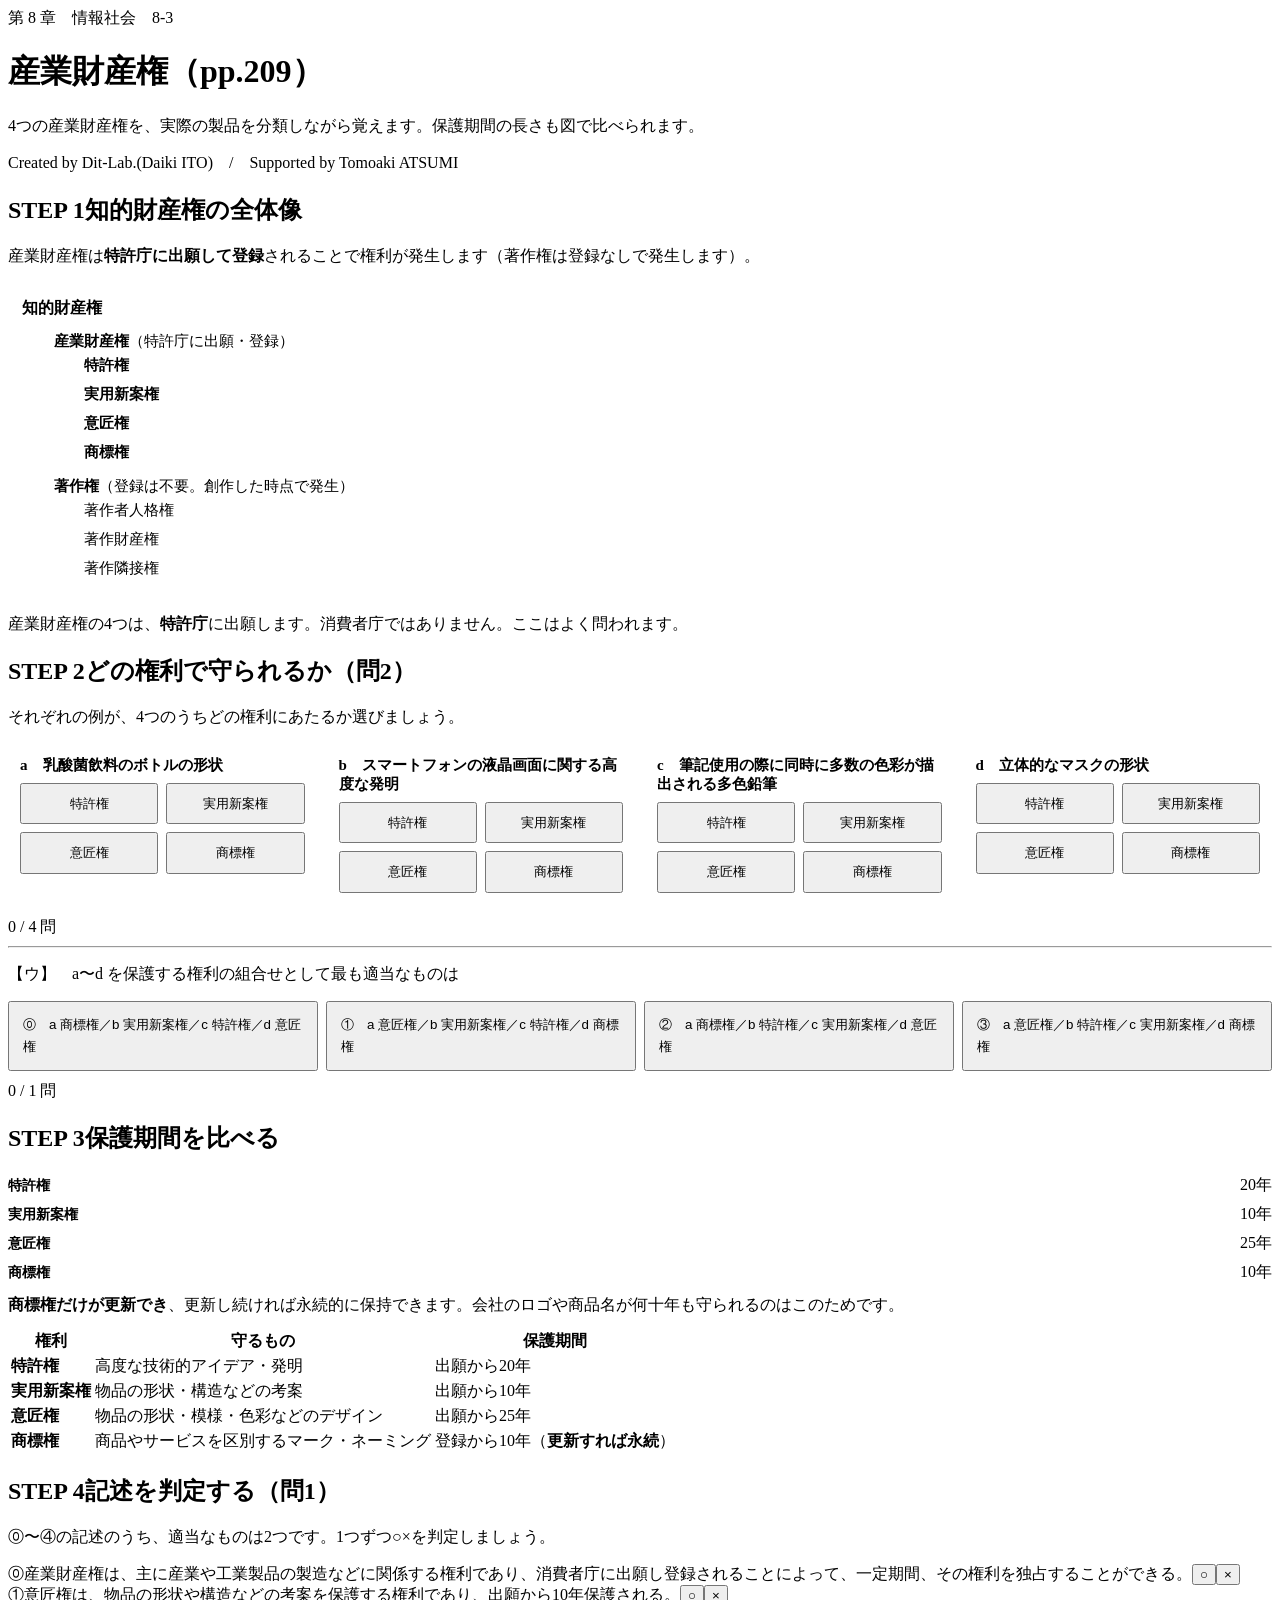
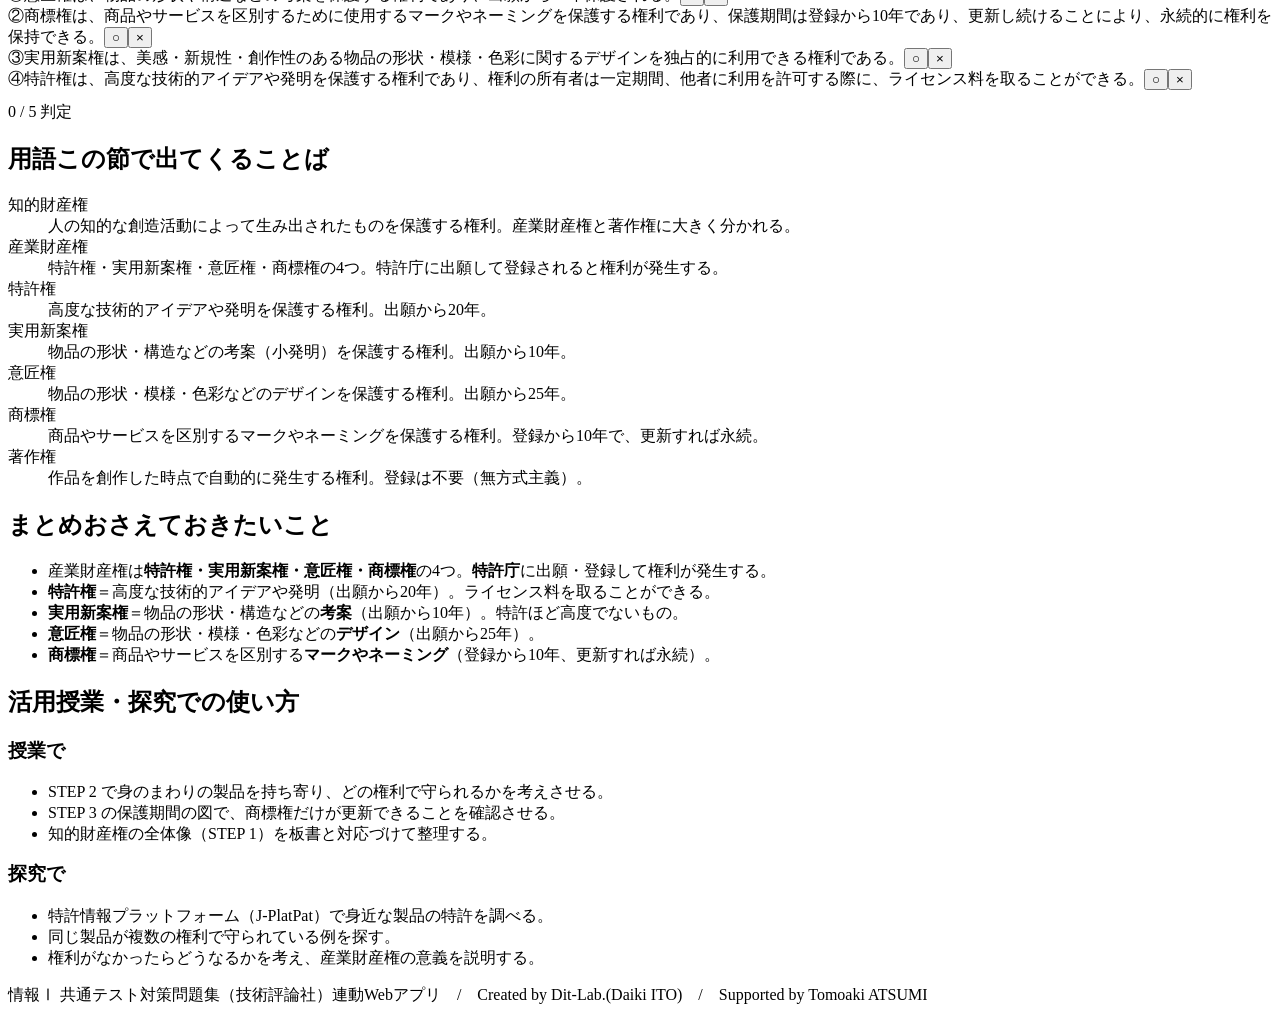
==== commit c310f33c: "fix: 解説文が折り返さず画面からはみ出す場合がある不具合を修正" ====
--- a/index.html
+++ b/index.html
@@ -6,7 +6,7 @@
 <title>産業財産権｜情報Ⅰ共通テスト対策問題集</title>
 <meta name="description" content="4つの産業財産権を、実際の製品を分類しながら覚えます。保護期間の長さも図で比べられます。">
 <link rel="icon" href="data:image/svg+xml,%3Csvg xmlns=%22http://www.w3.org/2000/svg%22 viewBox=%220 0 32 32%22%3E%3Crect width=%2232%22 height=%2232%22 fill=%22%2315181c%22/%3E%3Ctext x=%2216%22 y=%2222%22 font-size=%2218%22 font-family=%22monospace%22 fill=%22%23fff%22 text-anchor=%22middle%22%3E01%3C/text%3E%3C/svg%3E">
-<link rel="stylesheet" href="css/style.css?v=ea93572e">
+<link rel="stylesheet" href="css/style.css?v=1b60c856">
 <link rel="stylesheet" href="css/app.css?v=2985bfa4">
 </head>
 <body>
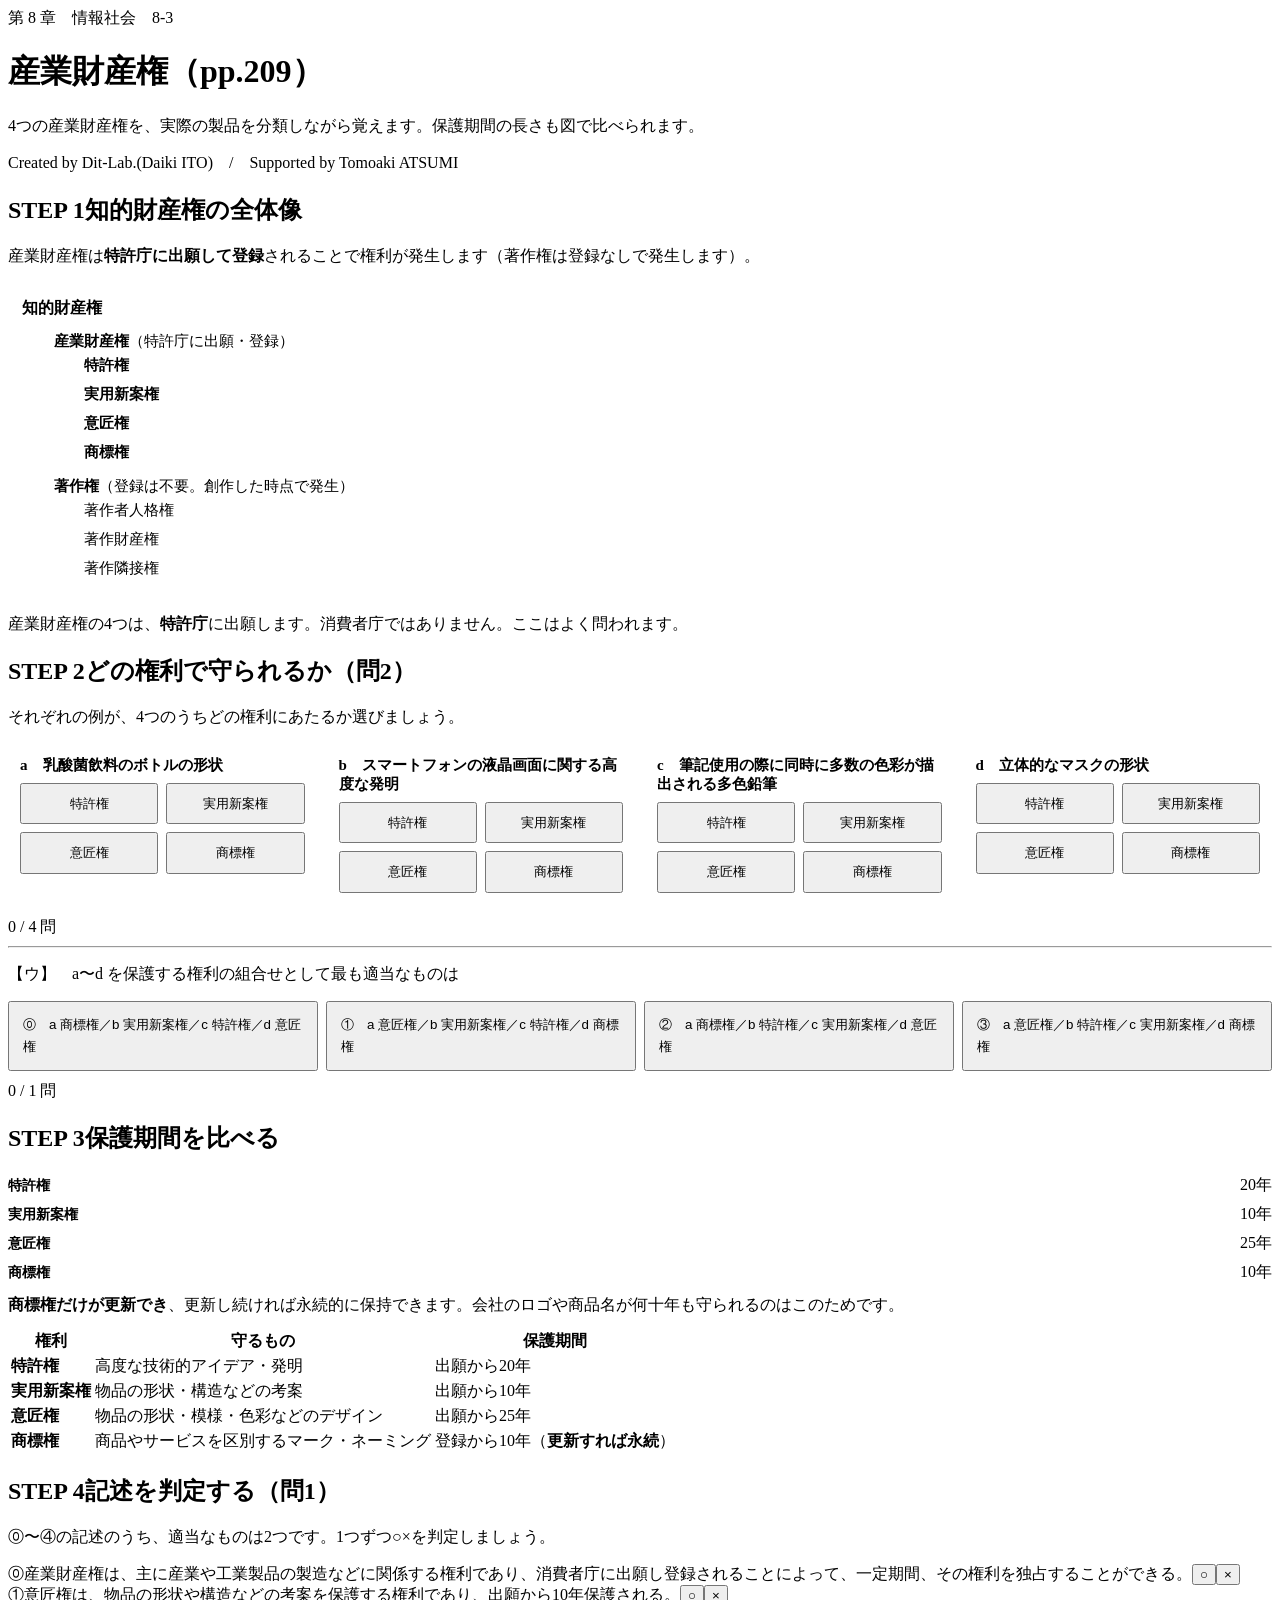
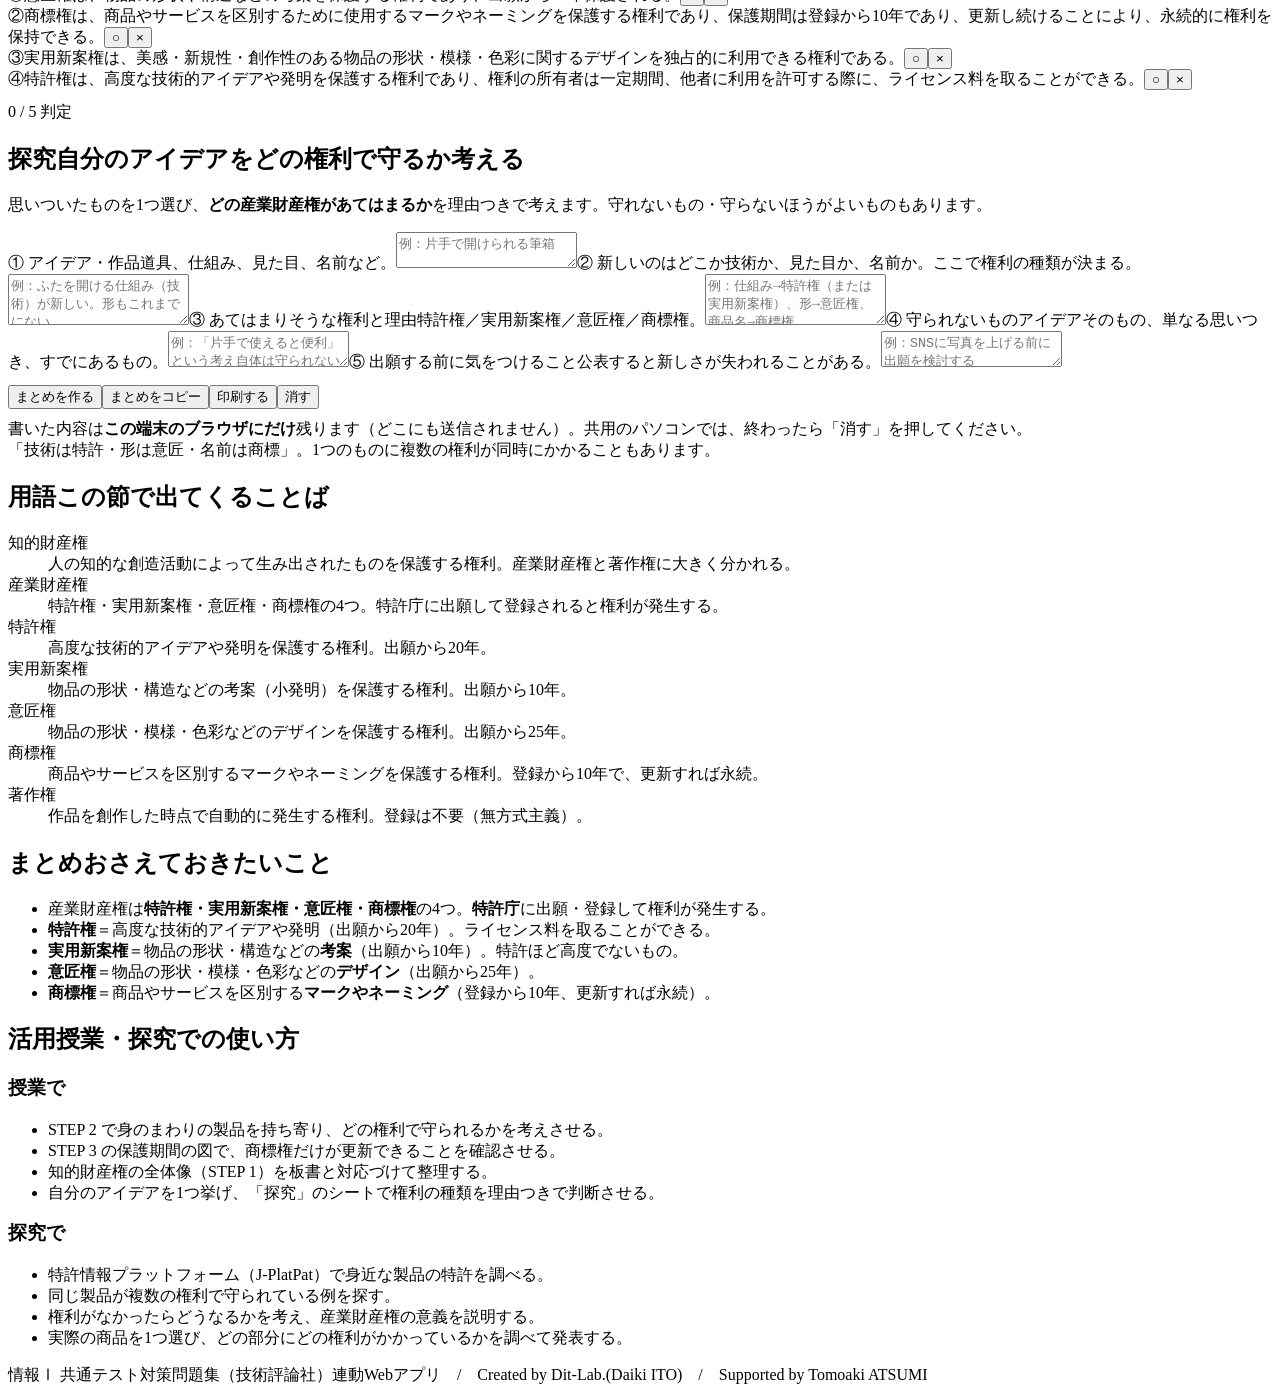
==== commit bcafb563: "feat: 自分のテーマで書く探究ワークシートを追加（コピー・印刷でき、授業のワークシートとして使える）" ====
--- a/index.html
+++ b/index.html
@@ -6,7 +6,7 @@
 <title>産業財産権｜情報Ⅰ共通テスト対策問題集</title>
 <meta name="description" content="4つの産業財産権を、実際の製品を分類しながら覚えます。保護期間の長さも図で比べられます。">
 <link rel="icon" href="data:image/svg+xml,%3Csvg xmlns=%22http://www.w3.org/2000/svg%22 viewBox=%220 0 32 32%22%3E%3Crect width=%2232%22 height=%2232%22 fill=%22%2315181c%22/%3E%3Ctext x=%2216%22 y=%2222%22 font-size=%2218%22 font-family=%22monospace%22 fill=%22%23fff%22 text-anchor=%22middle%22%3E01%3C/text%3E%3C/svg%3E">
-<link rel="stylesheet" href="css/style.css?v=1b60c856">
+<link rel="stylesheet" href="css/style.css?v=bdbb3cb0">
 <link rel="stylesheet" href="css/app.css?v=2985bfa4">
 </head>
 <body>
@@ -64,6 +64,12 @@
     </div>
   </section>
 
+  <section class="step wsprint" id="wsSec">
+    <h2><span class="no">探究</span>自分のアイデアをどの権利で守るか考える</h2>
+    <p class="desc">思いついたものを1つ選び、<strong>どの産業財産権があてはまるか</strong>を理由つきで考えます。守れないもの・守らないほうがよいものもあります。</p>
+    <div class="panel"><div id="wsBox"></div></div>
+  </section>
+
   <section class="step" id="glossary">
     <h2><span class="no">用語</span>この節で出てくることば</h2>
     <div class="panel"><div id="glossBox"></div></div>
@@ -90,12 +96,14 @@
         <li>STEP 2 で身のまわりの製品を持ち寄り、どの権利で守られるかを考えさせる。</li>
         <li>STEP 3 の保護期間の図で、商標権だけが更新できることを確認させる。</li>
         <li>知的財産権の全体像（STEP 1）を板書と対応づけて整理する。</li>
+        <li>自分のアイデアを1つ挙げ、「探究」のシートで権利の種類を理由つきで判断させる。</li>
       </ul>
       <h3 style="margin-top:12px">探究で</h3>
       <ul>
         <li>特許情報プラットフォーム（J-PlatPat）で身近な製品の特許を調べる。</li>
         <li>同じ製品が複数の権利で守られている例を探す。</li>
         <li>権利がなかったらどうなるかを考え、産業財産権の意義を説明する。</li>
+        <li>実際の商品を1つ選び、どの部分にどの権利がかかっているかを調べて発表する。</li>
       </ul>
     </div>
   </section>
@@ -108,6 +116,7 @@
 
 <script src="js/terms.js?v=d081cacd"></script>
 <script src="js/quiz.js?v=13402362"></script>
-<script src="js/app.js?v=456290f6"></script>
+<script src="js/worksheet.js?v=b6f4e4b3"></script>
+<script src="js/app.js?v=17bf51e5"></script>
 </body>
 </html>
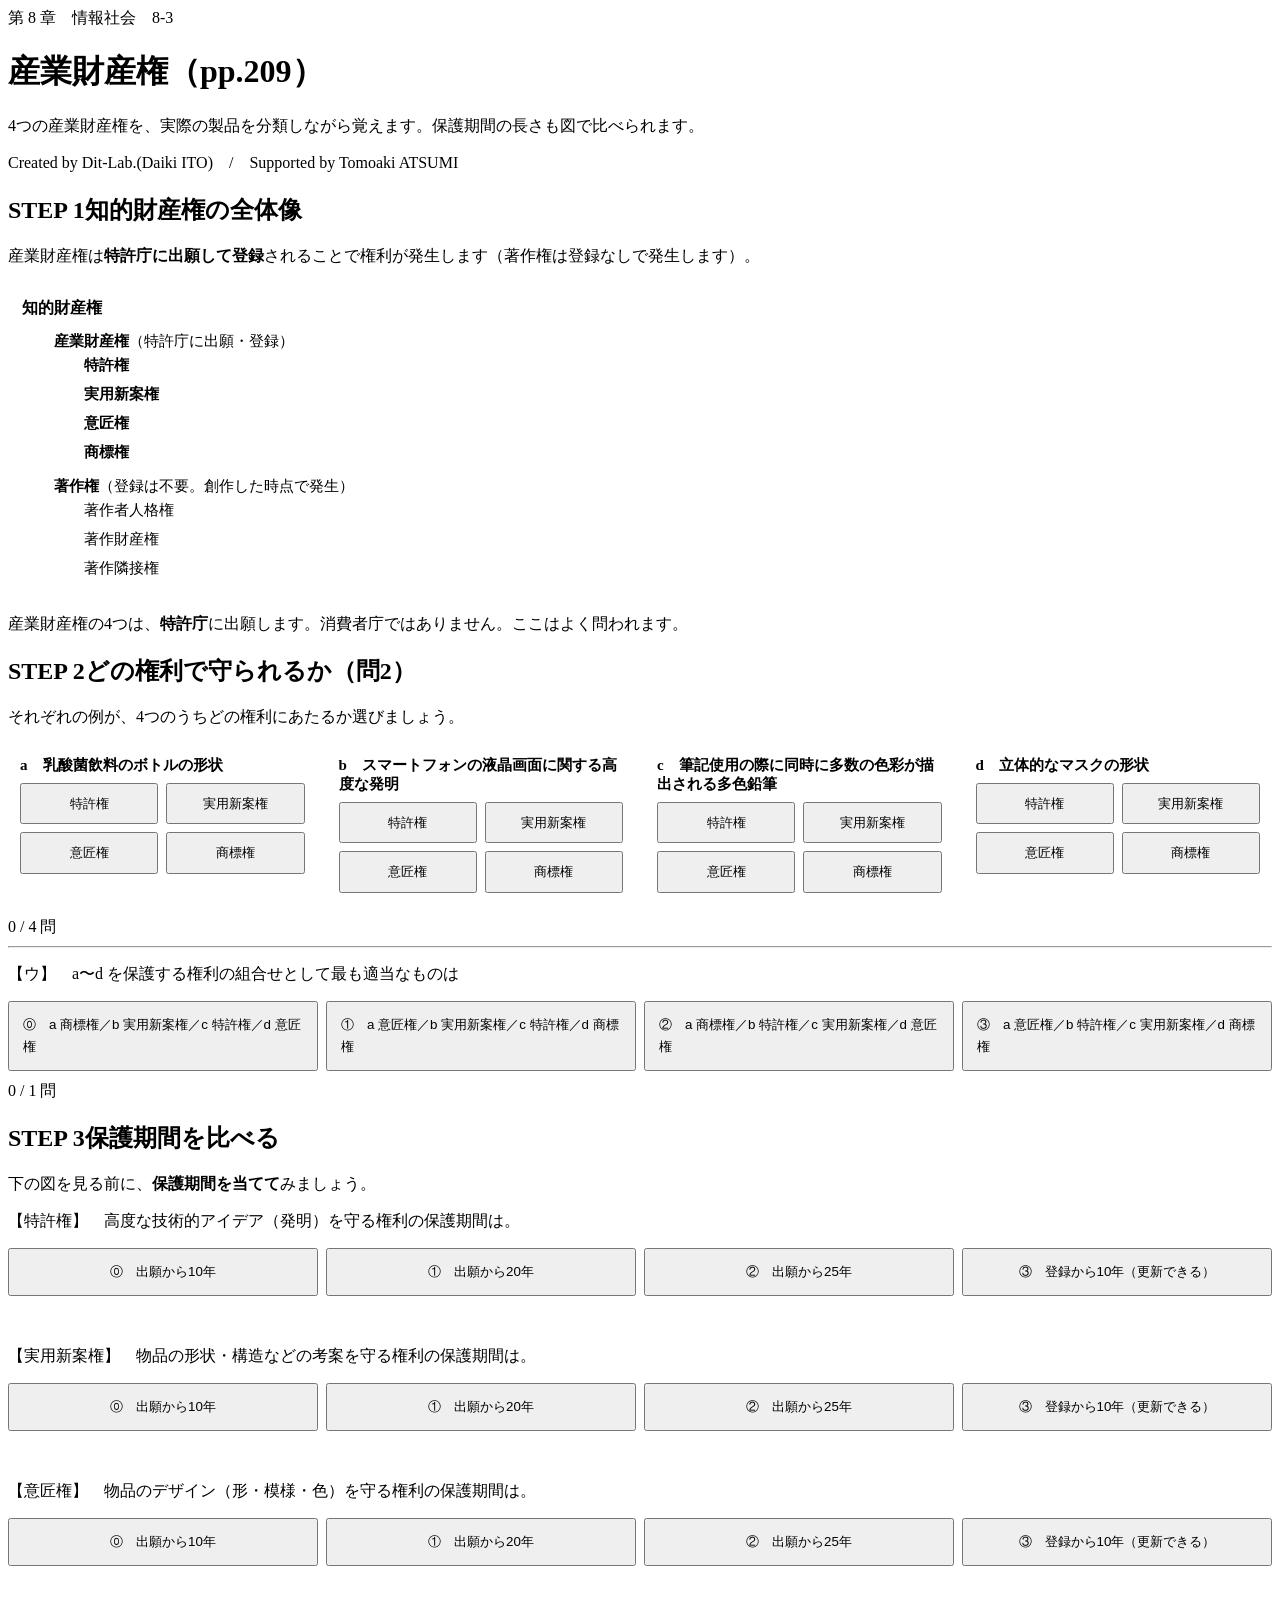
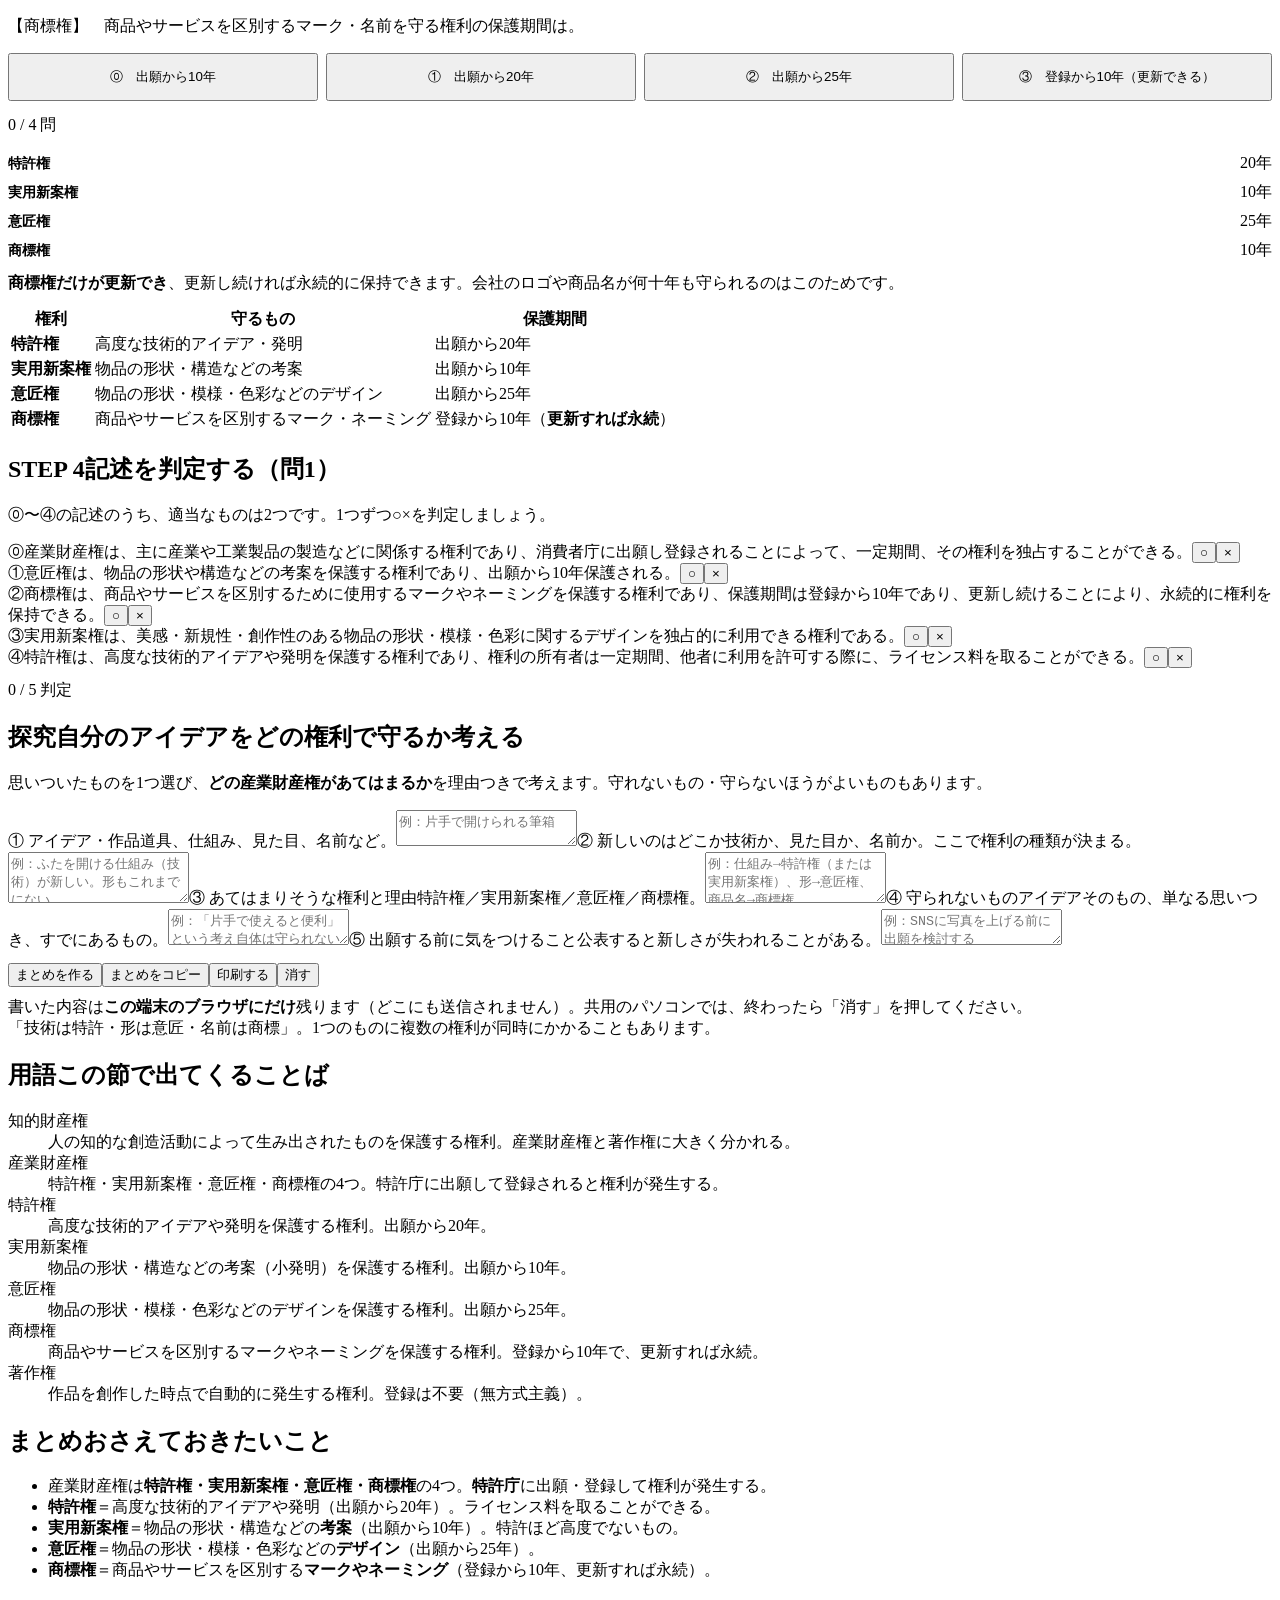
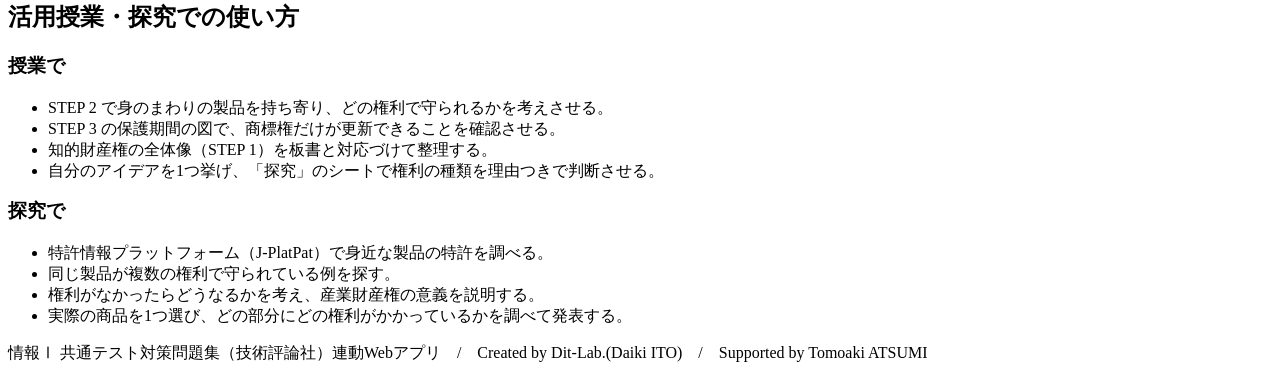
==== commit 811a7779: "feat: 一覧表のセクションに「先に自分で考える」自己チェックを追加（読むだけになっていた箇所を操作できるように）" ====
--- a/index.html
+++ b/index.html
@@ -46,7 +46,10 @@
 
   <section class="step" id="step3">
     <h2><span class="no">STEP 3</span>保護期間を比べる</h2>
-    <div class="panel">
+        <p class="desc">下の図を見る前に、<strong>保護期間を当てて</strong>みましょう。</p>
+    <div class="panel" id="chkBox" style="margin-bottom:14px"></div>
+    <div class="note" id="chkNote" style="margin:0 0 16px"></div>
+<div class="panel">
       <div id="periodBox"></div>
       <div class="note info" style="margin-top:12px">
         <strong>商標権だけが更新でき</strong>、更新し続ければ永続的に保持できます。会社のロゴや商品名が何十年も守られるのはこのためです。
@@ -117,6 +120,6 @@
 <script src="js/terms.js?v=d081cacd"></script>
 <script src="js/quiz.js?v=13402362"></script>
 <script src="js/worksheet.js?v=b6f4e4b3"></script>
-<script src="js/app.js?v=17bf51e5"></script>
+<script src="js/app.js?v=1a229451"></script>
 </body>
 </html>
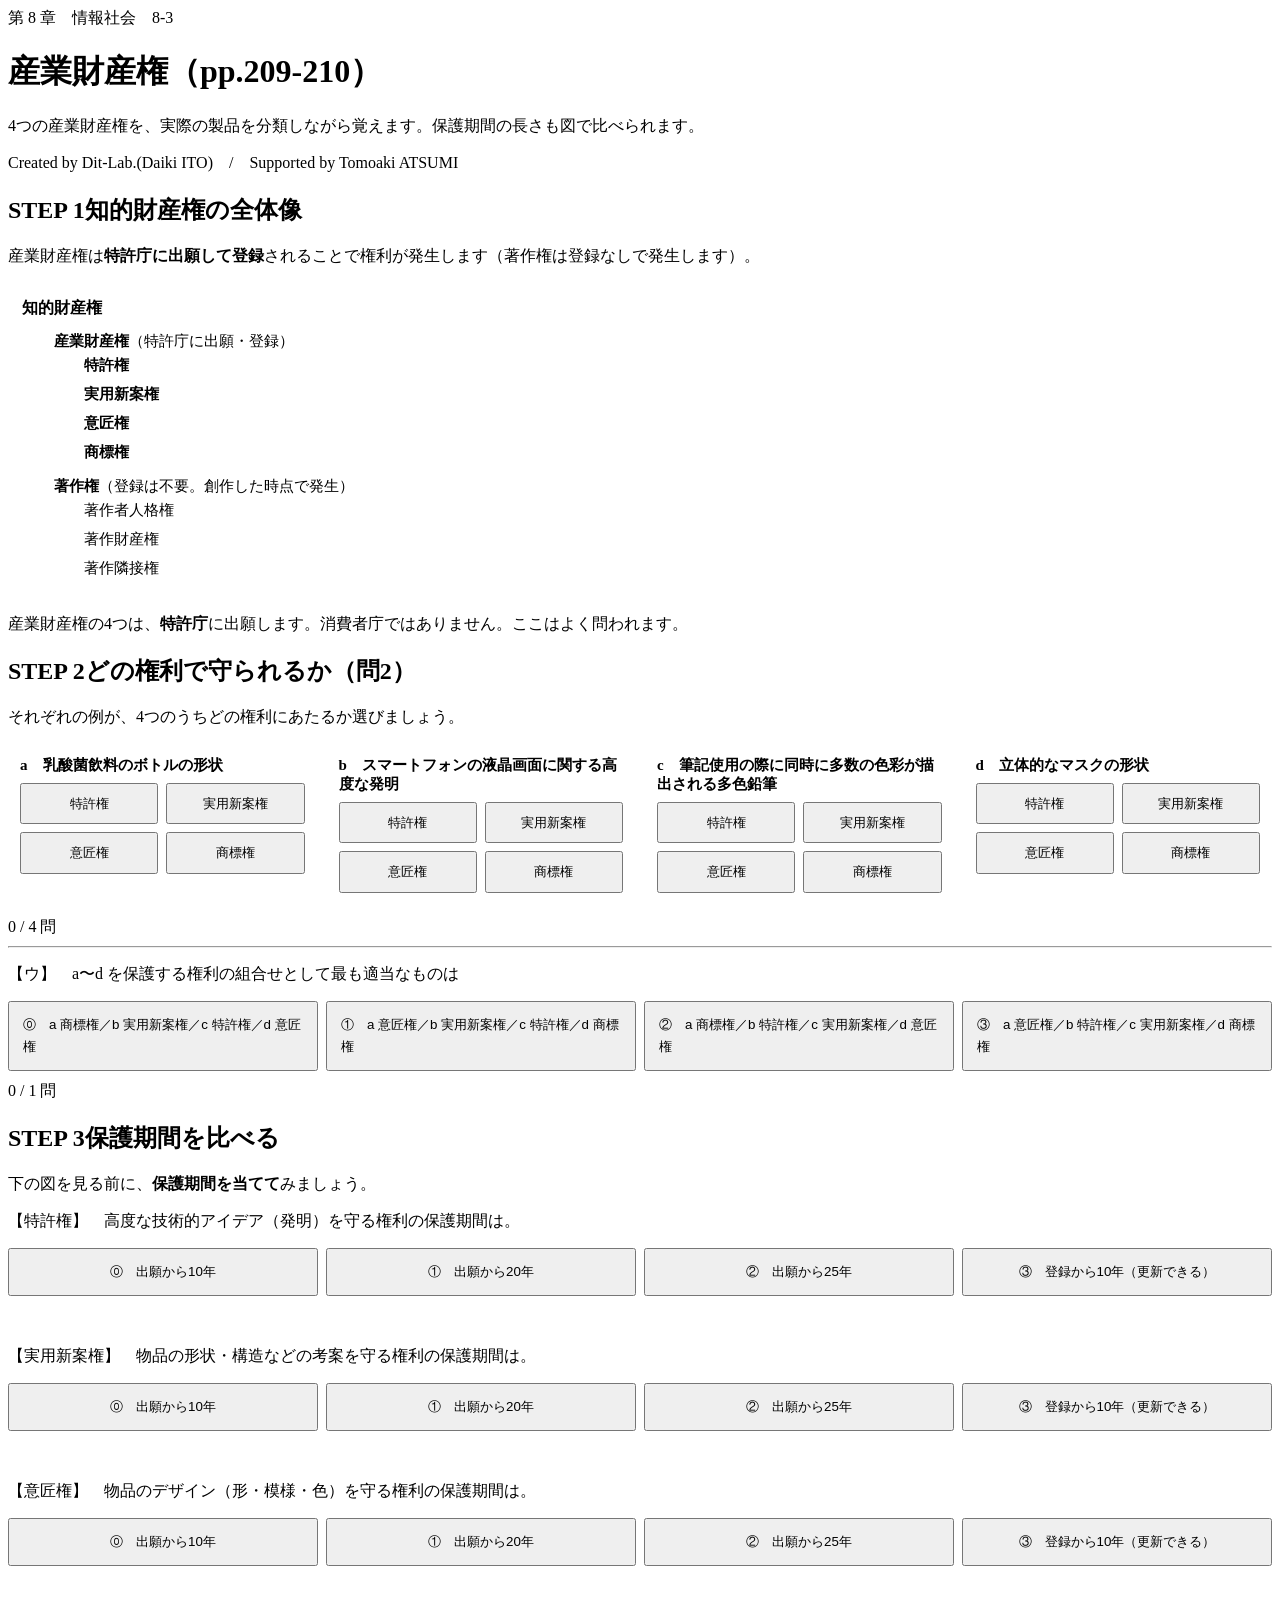
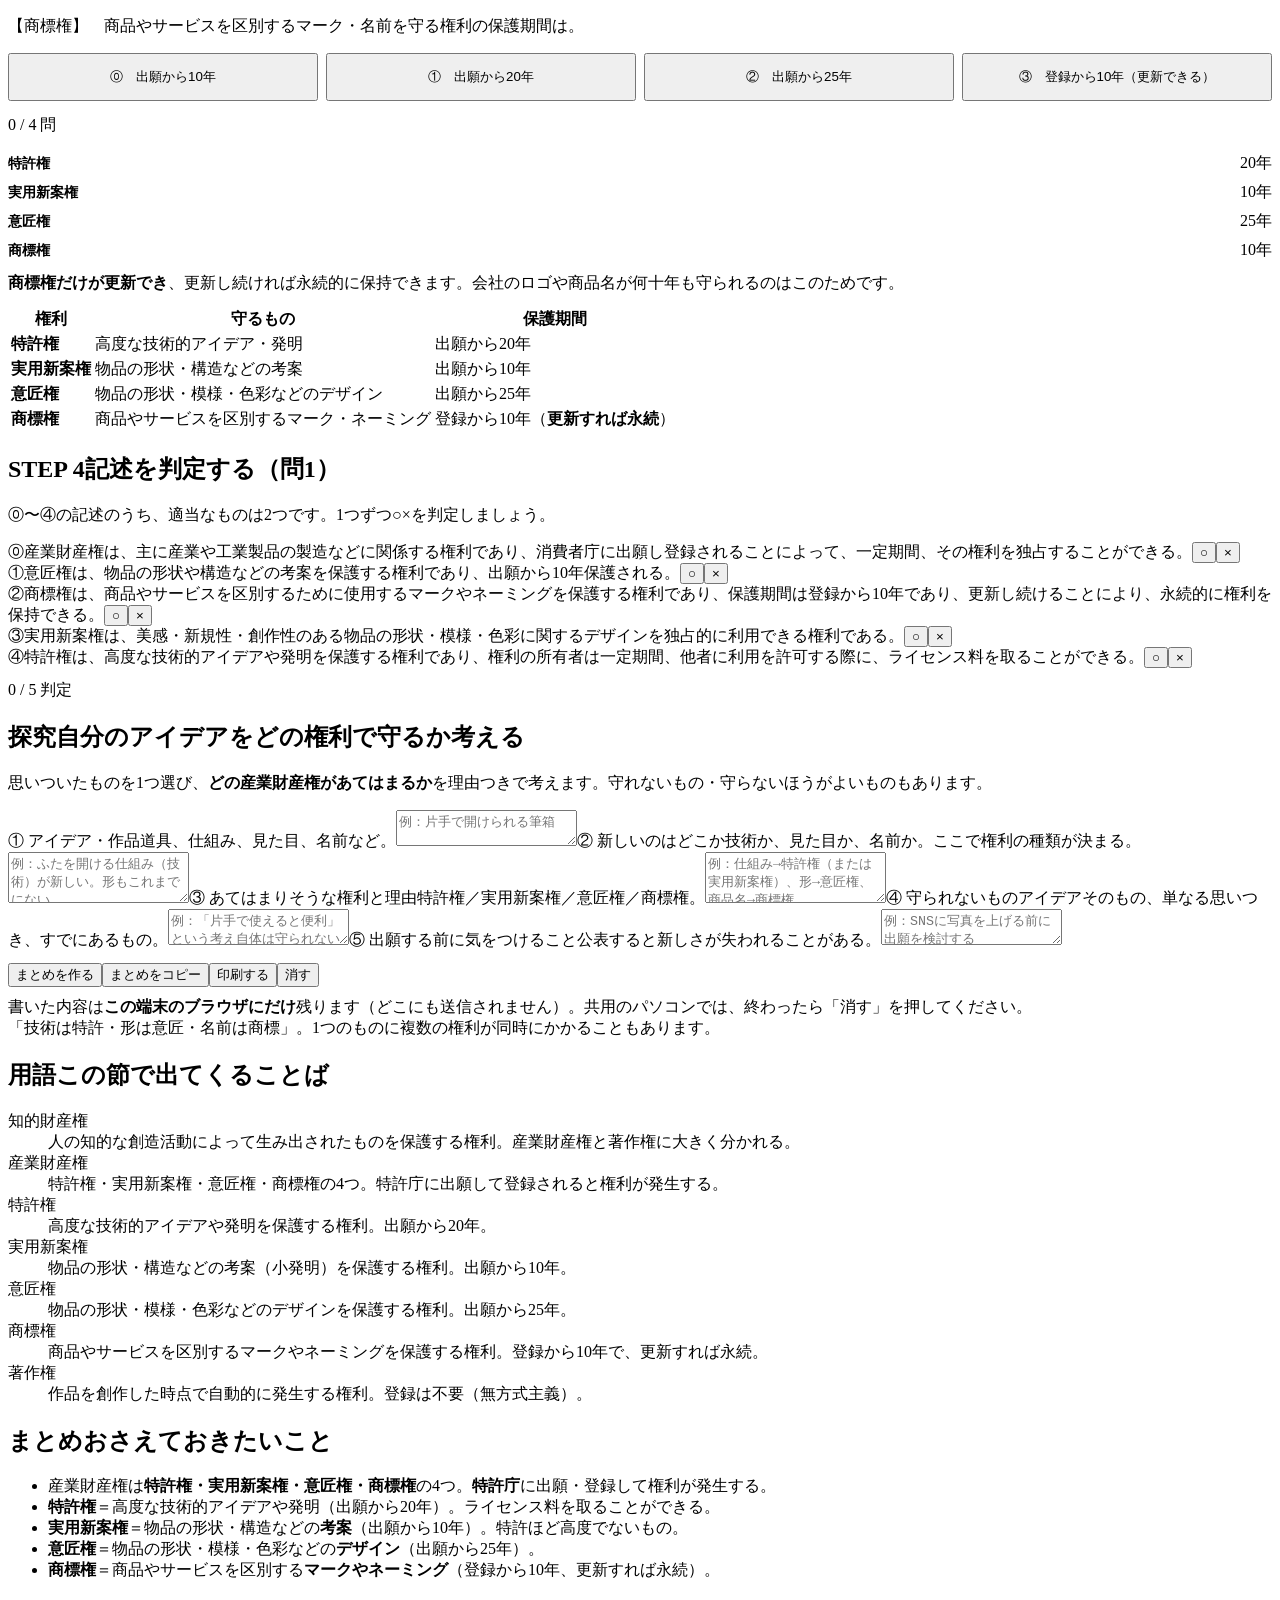
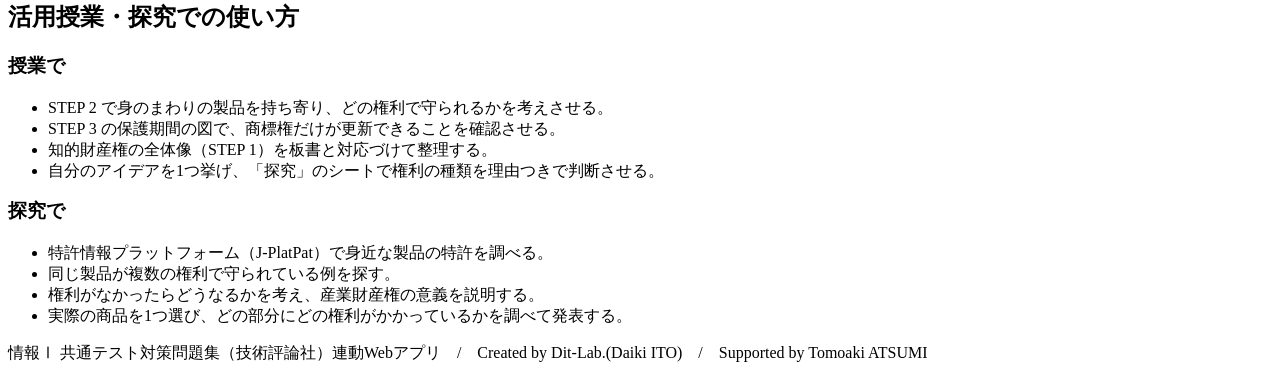
==== commit 362a2fb1: "fix: タイトルのページ数表記を台割・最終原稿に合わせて修正" ====
--- a/index.html
+++ b/index.html
@@ -14,7 +14,7 @@
 <header class="app-header">
   <div class="inner">
     <span class="eyebrow">第 8 章　情報社会　8-3</span>
-    <h1>産業財産権（pp.209）</h1>
+    <h1>産業財産権（pp.209-210）</h1>
     <p class="lead">4つの産業財産権を、実際の製品を分類しながら覚えます。保護期間の長さも図で比べられます。</p>
     <p class="credit">Created by Dit-Lab.(Daiki ITO)　/　Supported by Tomoaki ATSUMI</p>
   </div>
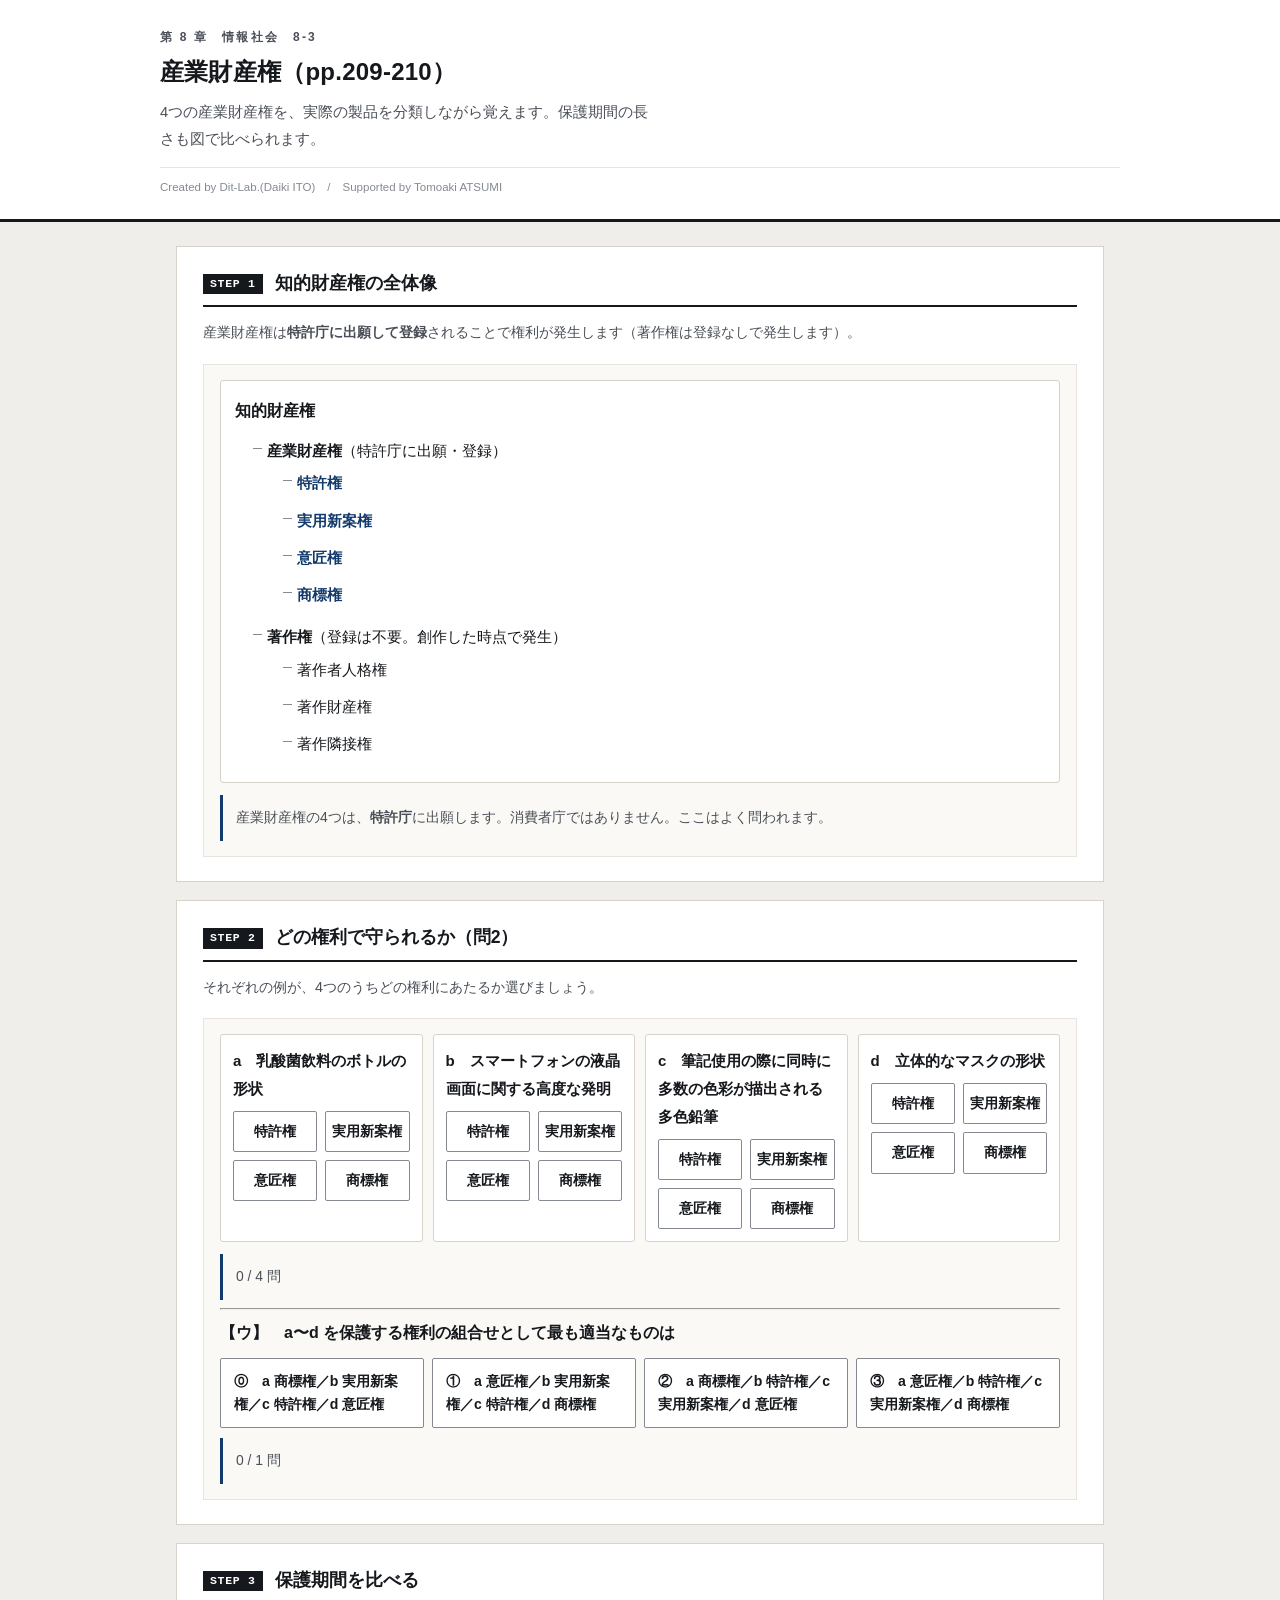
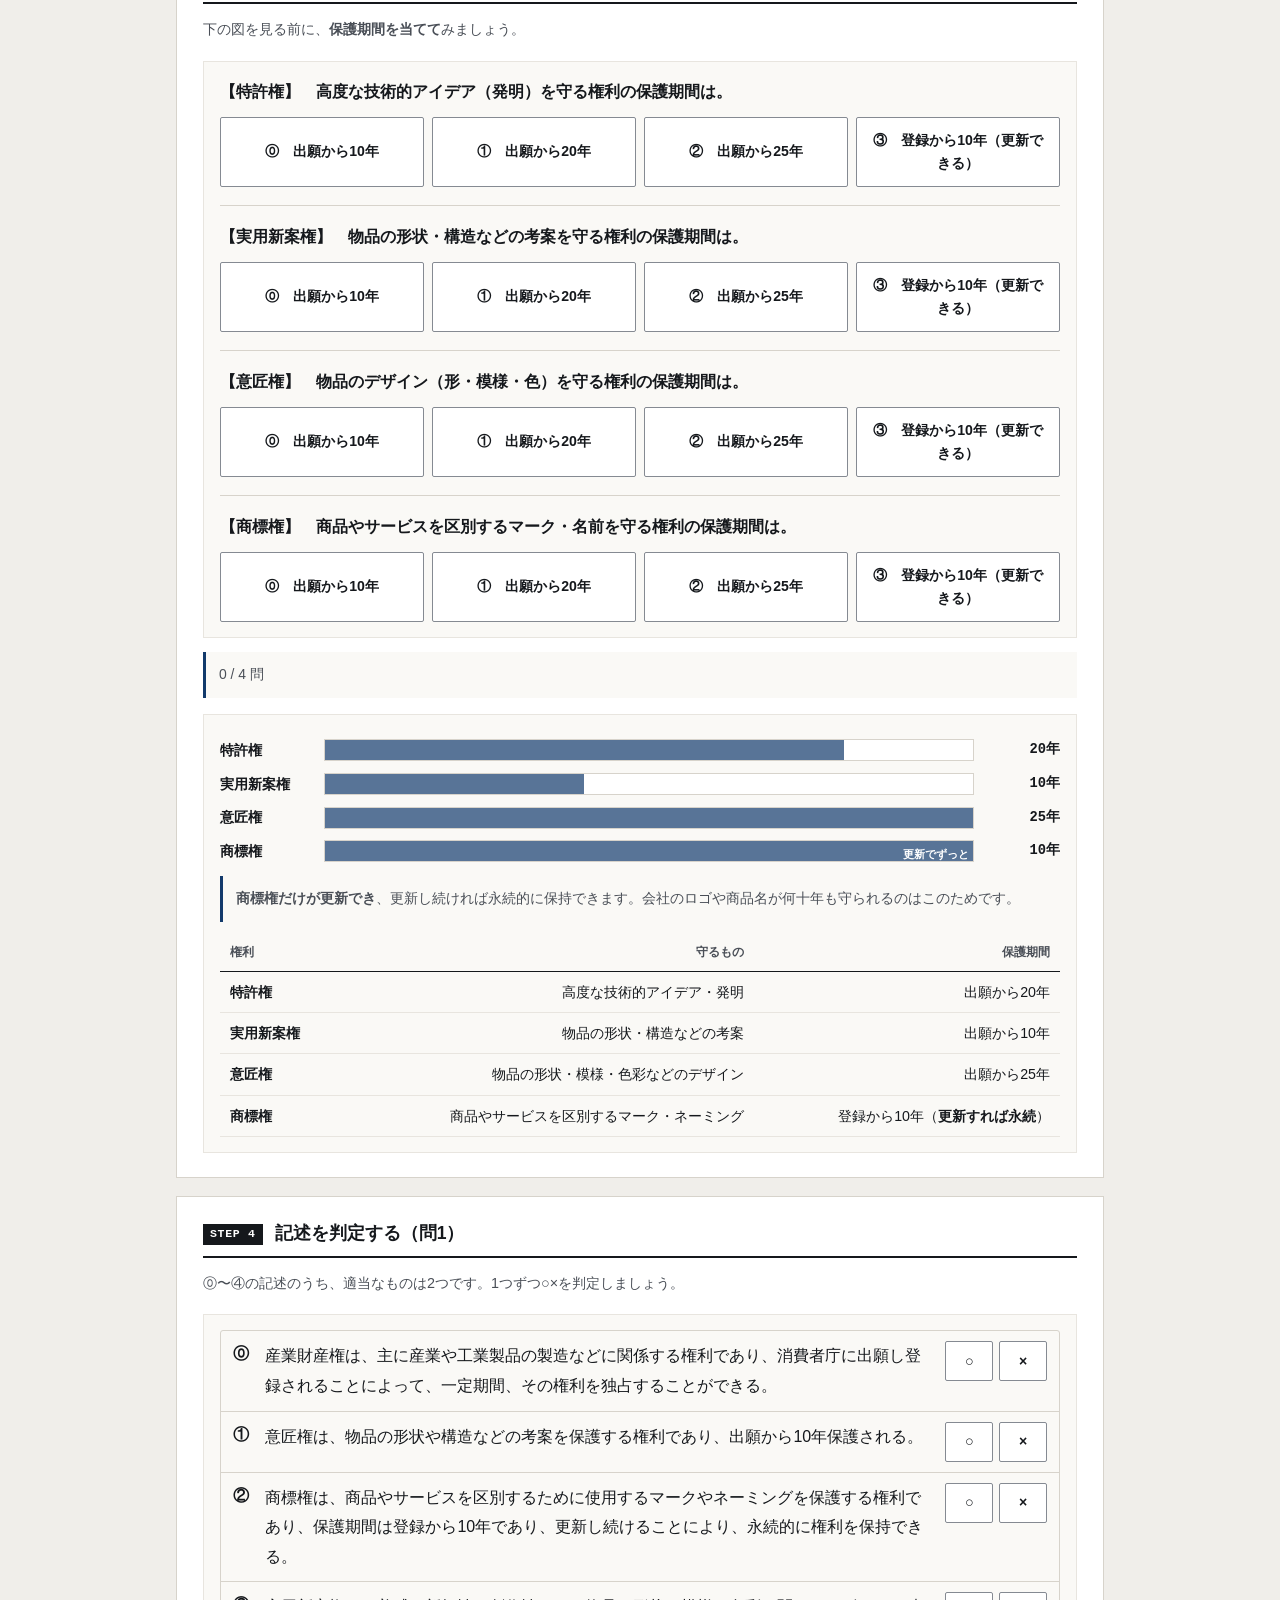
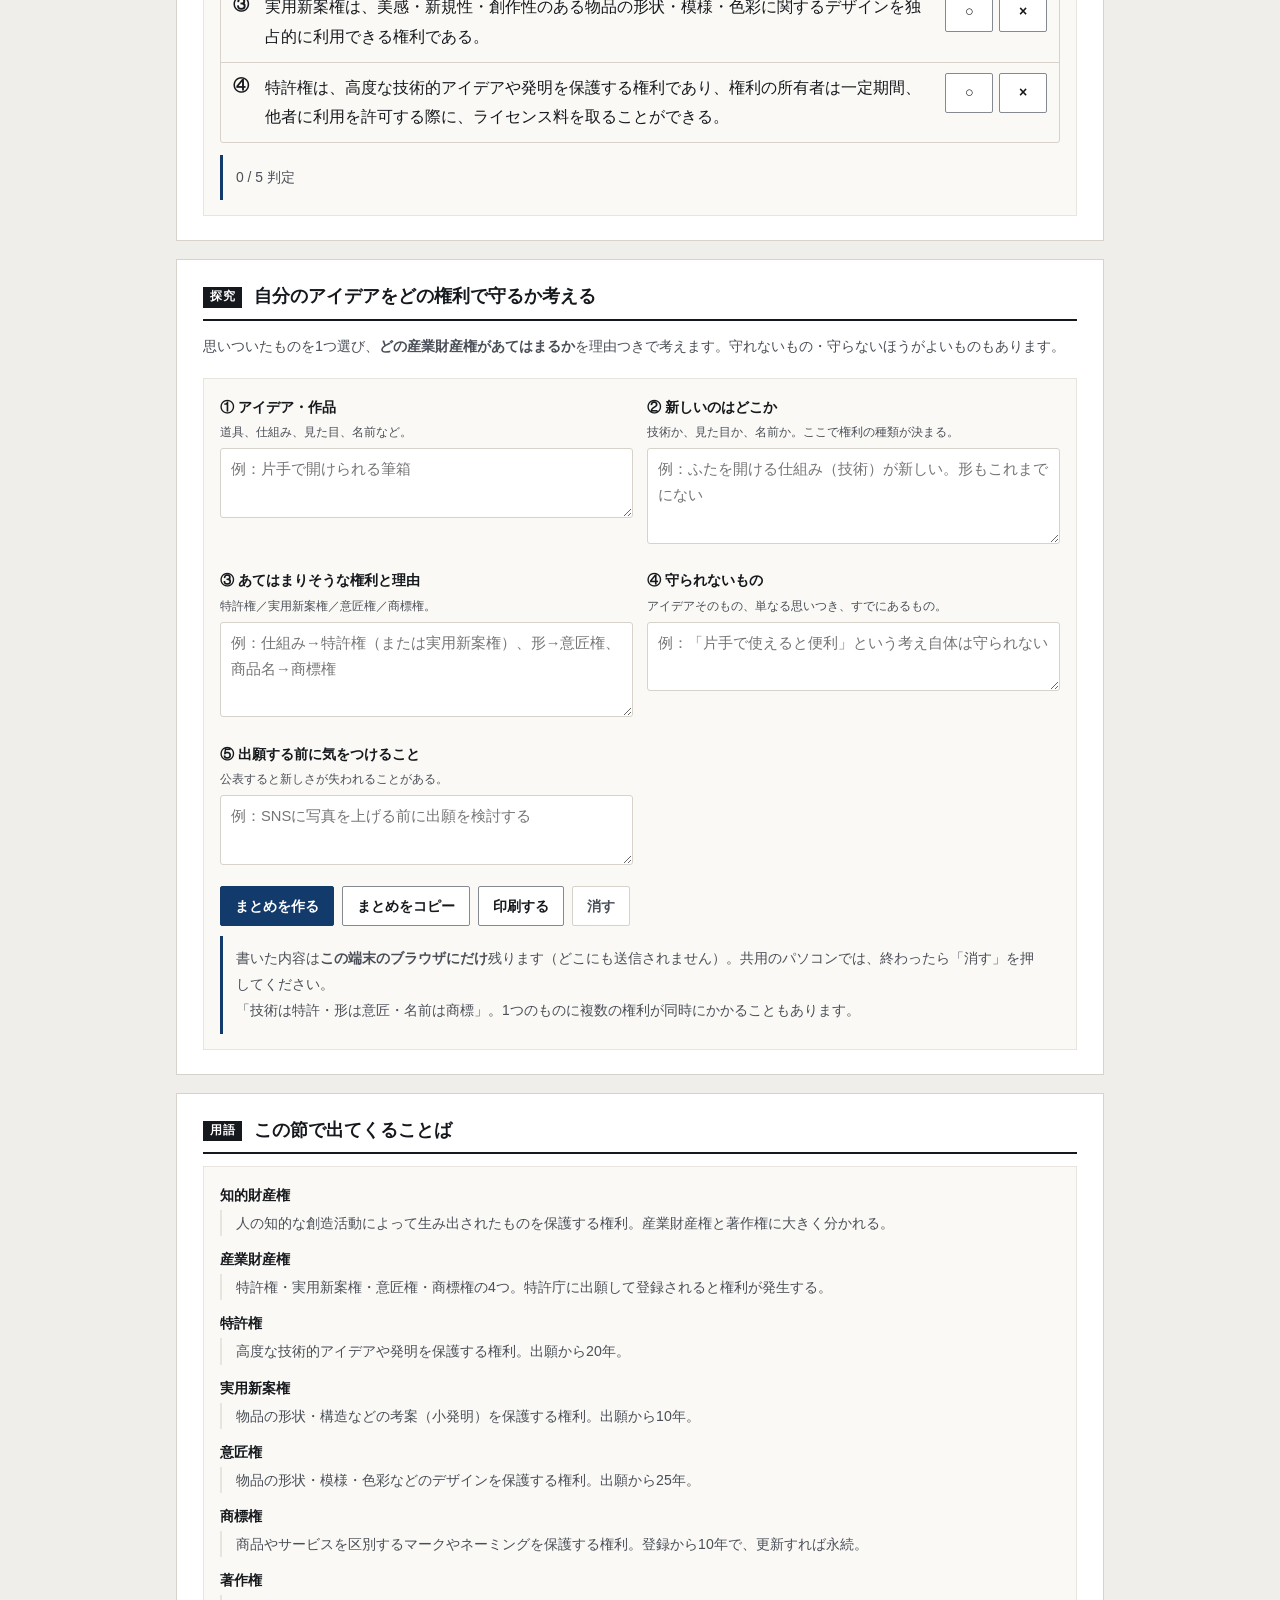
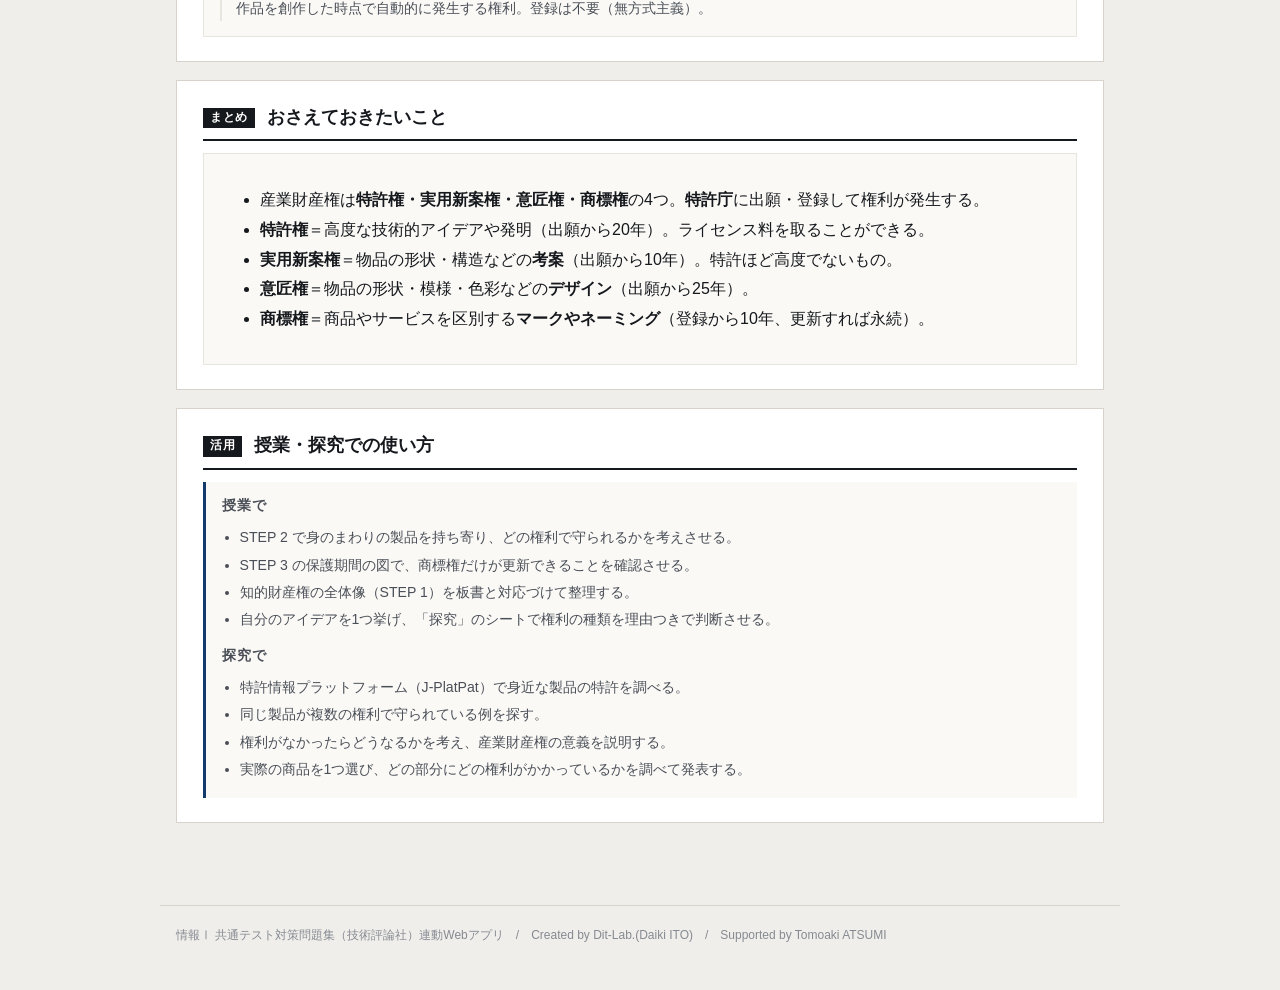
==== commit 0ab328e9: "fix: 未定義のCSS変数（--line/--muted/--sans）で枠線と文字色が消えていた問題を修正" ====
--- a/index.html
+++ b/index.html
@@ -6,7 +6,7 @@
 <title>産業財産権｜情報Ⅰ共通テスト対策問題集</title>
 <meta name="description" content="4つの産業財産権を、実際の製品を分類しながら覚えます。保護期間の長さも図で比べられます。">
 <link rel="icon" href="data:image/svg+xml,%3Csvg xmlns=%22http://www.w3.org/2000/svg%22 viewBox=%220 0 32 32%22%3E%3Crect width=%2232%22 height=%2232%22 fill=%22%2315181c%22/%3E%3Ctext x=%2216%22 y=%2222%22 font-size=%2218%22 font-family=%22monospace%22 fill=%22%23fff%22 text-anchor=%22middle%22%3E01%3C/text%3E%3C/svg%3E">
-<link rel="stylesheet" href="css/style.css?v=bdbb3cb0">
+<link rel="stylesheet" href="css/style.css?v=88681cd4">
 <link rel="stylesheet" href="css/app.css?v=2985bfa4">
 </head>
 <body>
--- a/css/style.css
+++ b/css/style.css
@@ -0,0 +1,304 @@
+/* =========================================================
+   情報Ⅰ 共通テスト対策問題集 — Web アプリ共通スタイル
+   紙面（参考書）に寄せた設計。装飾色は使わず、色は意味を持つときだけ。
+   ========================================================= */
+
+:root{
+  --paper:#ffffff;
+  --paper-2:#faf9f6;      /* うすい紙 */
+  --bg:#f0eeea;           /* 台紙 */
+  --ink:#15181c;
+  --ink-2:#4a4f57;
+  --ink-3:#858a92;
+  --rule:#d7d3cb;
+  /* 旧名のまま書かれているアプリ用の別名（未定義だと枠線や文字色が消えるため） */
+  --line: var(--rule);
+  --muted: var(--ink-2);
+  --sans: var(--font);         /* 罫線 */
+  --rule-2:#e8e5df;
+  --accent:#123a6b;       /* 濃紺。主要操作と現在地だけに使う */
+  --accent-w:#e9eef6;
+  --zero:#c0392b;         /* 左＝0 */
+  --one:#1d4ed8;          /* 右＝1 */
+  --ok:#1f7a3d;   --ok-bg:#eef6f0;
+  --ng:#b3261e;   --ng-bg:#fbefee;
+  --warn:#8a5a00; --warn-bg:#fbf5e8;
+  --font:"Hiragino Kaku Gothic ProN","Hiragino Sans","Yu Gothic Medium","Yu Gothic",
+         "Noto Sans JP",Meiryo,-apple-system,BlinkMacSystemFont,sans-serif;
+  --mono:"SFMono-Regular",Menlo,Consolas,"Courier New",monospace;
+}
+
+*{box-sizing:border-box}
+[hidden]{display:none !important}
+html{-webkit-text-size-adjust:100%}
+body{
+  margin:0; background:var(--bg); color:var(--ink);
+  font-family:var(--font); font-size:16px; line-height:1.85;
+  font-feature-settings:"palt" 1;
+}
+h1,h2,h3,h4{line-height:1.45; margin:0; font-weight:700}
+p{margin:0 0 .75em} p:last-child{margin-bottom:0}
+a{color:var(--accent)}
+
+/* ---------- 標題 ---------- */
+.app-header{background:var(--paper); border-bottom:3px solid var(--ink); padding:26px 20px 20px}
+.app-header .inner{max-width:960px; margin:0 auto}
+.app-header .eyebrow{
+  font-size:.75rem; font-weight:700; color:var(--ink-2); letter-spacing:.18em;
+  display:block; margin-bottom:7px;
+}
+.app-header h1{font-size:1.5rem; letter-spacing:.01em}
+.app-header .lead{font-size:.92rem; color:var(--ink-2); margin-top:9px; max-width:60ch}
+.app-header .credit{
+  font-size:.72rem; color:var(--ink-3); margin-top:14px;
+  padding-top:9px; border-top:1px solid var(--rule-2);
+}
+
+/* ---------- 版面 ---------- */
+.wrap{max-width:960px; margin:0 auto; padding:24px 16px 64px}
+.step{background:var(--paper); border:1px solid var(--rule); padding:24px 26px; margin-bottom:18px}
+.step > h2{
+  display:flex; align-items:baseline; gap:12px; font-size:1.1rem;
+  padding-bottom:9px; border-bottom:2px solid var(--ink); margin-bottom:12px;
+}
+.step > h2 .no{
+  flex:none; font-family:var(--mono); font-size:.72rem; font-weight:700;
+  background:var(--ink); color:var(--paper); padding:2px 7px; letter-spacing:.06em;
+  position:relative; top:-2px;
+}
+.step > .desc{color:var(--ink-2); font-size:.9rem; margin-bottom:18px}
+.step[hidden]{display:none}
+
+.grid{display:grid; gap:20px}
+.grid > *{min-width:0}          /* 子の中身で列が広がるのを防ぐ */
+@media(min-width:800px){ .grid.c2{grid-template-columns:1fr 1fr} }
+@media(min-width:800px){ .grid.c21{grid-template-columns:1.45fr 1fr} }
+
+.panel{border:1px solid var(--rule-2); background:var(--paper-2); padding:15px 16px; min-width:0}
+.panel > h3{
+  font-size:.8rem; font-weight:700; color:var(--ink-2); letter-spacing:.08em;
+  margin-bottom:12px; padding-bottom:6px; border-bottom:1px solid var(--rule);
+}
+
+/* ---------- 部品 ---------- */
+.btn{
+  appearance:none; border:1px solid var(--ink-3); background:var(--paper); color:var(--ink);
+  font-family:inherit; font-size:.88rem; font-weight:700; padding:8px 14px;
+  border-radius:2px; cursor:pointer; min-height:40px; line-height:1.4;
+  transition:background .12s, border-color .12s, color .12s;
+}
+.btn:hover:not(:disabled){background:var(--accent-w); border-color:var(--accent); color:var(--accent)}
+.btn:disabled{opacity:.35; cursor:not-allowed}
+.btn.primary{background:var(--accent); color:var(--paper); border-color:var(--accent)}
+.btn.primary:hover:not(:disabled){background:#0d2c53; color:var(--paper)}
+.btn.ghost{border-color:var(--rule); color:var(--ink-2)}
+.btn.sm{font-size:.8rem; padding:5px 10px; min-height:34px}
+.btn-row{display:flex; flex-wrap:wrap; gap:8px; align-items:center}
+
+/* タブ（見出し下線式） */
+.seg{display:flex; gap:0; border-bottom:1px solid var(--rule)}
+.seg button{
+  appearance:none; border:0; background:transparent; font-family:inherit; font-size:.88rem;
+  font-weight:700; color:var(--ink-3); padding:9px 4px; margin-right:26px; cursor:pointer;
+  border-bottom:3px solid transparent; margin-bottom:-1px; min-height:40px;
+}
+.seg button:hover{color:var(--ink-2)}
+.seg button[aria-pressed="true"]{color:var(--ink); border-bottom-color:var(--accent)}
+
+label.fld{display:block; font-size:.78rem; font-weight:700; color:var(--ink-2); margin-bottom:5px; letter-spacing:.04em}
+input[type=text], textarea, input[type=number]{
+  width:100%; font-family:inherit; font-size:1rem; color:var(--ink);
+  border:1px solid var(--ink-3); border-radius:2px; padding:9px 11px;
+  background:var(--paper); min-height:42px;
+}
+input:focus, textarea:focus{outline:2px solid var(--accent); outline-offset:-1px; border-color:var(--accent)}
+.btn:focus-visible, .seg button:focus-visible, .node-card:focus-visible{outline:2px solid var(--accent); outline-offset:2px}
+textarea{resize:vertical; line-height:1.7}
+.mono{font-family:var(--mono)}
+
+table.tbl{width:100%; border-collapse:collapse; font-size:.89rem}
+table.tbl th, table.tbl td{border-bottom:1px solid var(--rule-2); padding:7px 10px; text-align:right}
+table.tbl th:first-child, table.tbl td:first-child{text-align:left}
+table.tbl thead th{border-bottom:1.5px solid var(--ink); font-size:.76rem; color:var(--ink-2); font-weight:700; white-space:nowrap}
+.tbl-scroll{overflow-x:auto; -webkit-overflow-scrolling:touch; max-width:100%}
+
+.note{padding:10px 13px; font-size:.87rem; border-left:3px solid var(--ink-3); background:var(--paper-2); overflow-wrap:break-word; word-break:break-word}
+.note.ok{background:var(--ok-bg); border-left-color:var(--ok); color:#123f22}
+.note.ng{background:var(--ng-bg); border-left-color:var(--ng); color:#6d1a15}
+.note.info{background:var(--paper-2); border-left-color:var(--accent); color:var(--ink-2)}
+.note.warn{background:var(--warn-bg); border-left-color:var(--warn); color:#5c3d00}
+.note[hidden]{display:none}
+
+.badge{
+  display:inline-block; font-size:.72rem; font-weight:700; padding:1px 7px;
+  border:1px solid var(--rule); color:var(--ink-2); background:var(--paper); letter-spacing:.04em;
+}
+
+/* 数値は罫線で仕切るだけ。カードにしない */
+.metrics{display:flex; flex-wrap:wrap; gap:0; border-top:1px solid var(--rule)}
+.metric{flex:1 1 130px; padding:11px 14px 11px 0; border-right:1px solid var(--rule-2)}
+.metric:last-child{border-right:0}
+.metric .k{font-size:.74rem; color:var(--ink-3); font-weight:700; letter-spacing:.05em}
+.metric .v{font-size:1.6rem; font-weight:700; line-height:1.3; font-family:var(--mono); letter-spacing:-.01em}
+.metric .s{font-size:.76rem; color:var(--ink-2)}
+
+.bit0{color:var(--zero); font-weight:700}
+.bit1{color:var(--one); font-weight:700}
+
+.app-footer{
+  max-width:960px; margin:0 auto; padding:18px 16px 44px; color:var(--ink-3);
+  font-size:.75rem; border-top:1px solid var(--rule);
+}
+.sr-only{position:absolute;width:1px;height:1px;overflow:hidden;clip:rect(0 0 0 0);white-space:nowrap}
+
+@media(max-width:640px){
+  body{font-size:15px}
+  .app-header{padding:20px 16px 16px}
+  .app-header h1{font-size:1.16rem}
+  .wrap{padding:16px 12px 52px}
+  .step{padding:18px 15px}
+  .seg button{margin-right:18px; font-size:.84rem}
+  .metric{flex-basis:50%; border-right:0}
+}
+@media (prefers-reduced-motion:reduce){ *{animation:none!important; transition:none!important} }
+
+/* ---------- 自分のデータ・共有・印刷 ---------- */
+.toolbar{display:flex; flex-wrap:wrap; gap:8px; align-items:center; margin-top:12px;
+  padding-top:12px; border-top:1px solid var(--rule-2)}
+.toolbar .hint{font-size:.78rem; color:var(--ink-3)}
+.paste-area{width:100%; min-height:110px; font-family:var(--mono); font-size:.86rem}
+.use-note{background:var(--paper-2); border-left:3px solid var(--accent); padding:14px 16px; font-size:.88rem}
+.use-note h3{font-size:.86rem; letter-spacing:.06em; margin-bottom:8px; color:var(--ink-2)}
+.use-note ol, .use-note ul{margin:0; padding-left:1.25em; line-height:1.95; color:var(--ink-2)}
+
+@media print{
+  body{background:#fff}
+  .app-header{border-bottom:2px solid #000}
+  .step{border:1px solid #bbb; break-inside:avoid; page-break-inside:avoid; margin-bottom:12px}
+  .btn, .seg, .toolbar, input[type=range]{display:none !important}
+  .note{border-left-width:2px}
+  a[href]:after{content:""}
+}
+
+/* ---------- 入力グリッド ---------- */
+.dg-scroll{overflow:auto; -webkit-overflow-scrolling:touch; border:1px solid var(--rule); background:var(--paper); max-height:420px}
+table.dg{border-collapse:collapse; font-family:var(--mono); font-size:.9rem; min-width:100%}
+table.dg th, table.dg td{border:1px solid var(--rule-2); padding:0}
+table.dg thead th{background:var(--paper-2); position:sticky; top:0; z-index:2}
+table.dg .dg-n{background:var(--paper-2); color:var(--ink-3); font-size:.76rem; font-weight:400;
+  text-align:center; min-width:34px; padding:0 4px; position:sticky; left:0; z-index:1}
+table.dg .dg-corner{background:var(--paper-2); min-width:34px; position:sticky; left:0; z-index:3}
+table.dg .dg-act{background:var(--paper-2); width:34px}
+.dg-h, .dg-c{width:100%; min-width:96px; border:0; background:transparent; font-family:inherit;
+  font-size:.9rem; padding:8px 9px; color:var(--ink); min-height:38px}
+.dg-h{font-weight:700; font-family:var(--font); font-size:.82rem; color:var(--ink-2)}
+.dg-c.num{text-align:right}
+.dg-c:focus, .dg-h:focus{outline:2px solid var(--accent); outline-offset:-2px; background:var(--accent-w)}
+.dg-del{border:0; background:transparent; color:var(--ink-3); cursor:pointer; width:32px; height:34px; font-size:1rem}
+.dg-del:hover{color:var(--ng)}
+.dg-tools{display:flex; flex-wrap:wrap; gap:8px; align-items:center; margin-top:10px}
+.dg-hint{font-size:.76rem; color:var(--ink-3)}
+
+/* ---------- ファイル読み込み ---------- */
+.filebox{display:flex; flex-wrap:wrap; gap:10px; align-items:center; padding:12px;
+  border:1px dashed var(--rule); background:var(--paper-2)}
+.filebox input[type=file]{font-size:.85rem; font-family:inherit; max-width:100%}
+.filebox .sel{max-width:220px}
+.filelabel{display:inline-flex; align-items:center; gap:6px; font-size:.85rem; font-weight:700;
+  border:1px solid var(--ink-3); background:var(--paper); padding:8px 14px; border-radius:2px; cursor:pointer; min-height:40px}
+.filelabel:hover{border-color:var(--accent); color:var(--accent); background:var(--accent-w)}
+.filelabel input{display:none}
+
+/* ---------- 用語解説 ---------- */
+.term{position:relative; border-bottom:1.5px dotted var(--accent); cursor:help; color:var(--accent); font-weight:700}
+.term .term-pop{display:none; position:absolute; left:0; top:1.7em; z-index:50; width:min(300px,78vw);
+  background:var(--paper); border:1px solid var(--ink-3); box-shadow:0 6px 20px rgba(0,0,0,.14);
+  padding:10px 12px; font-size:.82rem; font-weight:400; color:var(--ink-2); line-height:1.75;
+  border-left:3px solid var(--accent); cursor:auto; text-align:left}
+.term .term-pop b{display:block; color:var(--ink); font-size:.86rem; margin-bottom:3px}
+.term.open .term-pop{display:block}
+dl.gloss{margin:0; font-size:.88rem}
+dl.gloss dt{font-weight:700; color:var(--ink); margin-top:10px}
+dl.gloss dt:first-child{margin-top:0}
+dl.gloss dd{margin:2px 0 0; color:var(--ink-2); line-height:1.85; padding-left:1em; border-left:2px solid var(--rule-2)}
+@media print{ .term{border-bottom:0; color:inherit} .term .term-pop{display:none !important} }
+
+/* ---------- スマホ・タブレット ---------- */
+@media (max-width:1024px){
+  /* iOS で入力時に画面が勝手に拡大するのを防ぐ（16px 未満だとズームする） */
+  input[type=text], input[type=number], textarea, select, .dg-c, .dg-h{ font-size:16px }
+  .dg-c, .dg-h{ min-width:110px }
+}
+@media (max-width:820px){
+  .grid.c2,.grid.c21{grid-template-columns:1fr}
+  .dg-scroll{max-height:340px}
+  .filebox{flex-direction:column; align-items:stretch}
+  .filebox .sel{max-width:100%}
+  .term .term-pop{left:auto; right:0; width:min(280px,86vw)}
+}
+@media (max-width:480px){
+  .step > h2{font-size:1rem; flex-wrap:wrap}
+  .metrics{gap:0}
+  .metric{flex-basis:50%; padding-right:10px}
+  .metric .v{font-size:1.3rem}
+  .btn{padding:8px 12px}
+  .dg-tools{gap:6px}
+  .dg-hint{width:100%}
+}
+/* タッチ操作でのスクロールを滑らかに */
+.tbl-scroll, .dg-scroll, .tree-box{ -webkit-overflow-scrolling:touch; overscroll-behavior-x:contain }
+
+/* 幅指定つきの入力欄がスマートフォンではみ出さないようにする */
+input[type=text], input[type=number], input[type=search], textarea, select{ max-width:100% }
+.btn-row > label{ min-width:0; max-width:100% }
+.btn-row > label input, .btn-row > label select{ max-width:100% }
+
+/* 共通：○×判定・並べかえ（quiz.js 用） */
+.abcde{border:1px solid var(--rule); border-radius:3px; overflow:hidden}
+.abcde > div{border-top:1px solid var(--rule); padding:10px 12px}
+.abcde > div:first-child{border-top:0}
+.abcde .st{display:flex; gap:10px; align-items:flex-start; flex-wrap:wrap}
+.abcde .st .k{font-weight:700; font-family:var(--mono); min-width:1.4em}
+.abcde .st .t{flex:1; min-width:12em}
+.abcde .jb{display:flex; gap:6px}
+.abcde .jb .btn{min-width:3.4em; padding:6px 10px; text-align:center}
+.prep{display:grid; grid-template-columns:repeat(auto-fit,minmax(150px,1fr)); gap:10px; margin-top:10px}
+.prep .slot{border:1px dashed var(--ink-3); border-radius:3px; padding:10px; min-height:92px; background:var(--paper)}
+.prep .slot.filled{border-style:solid}
+.prep .slot .tag{font:700 .74rem/1.4 var(--mono); color:var(--accent); display:block; margin-bottom:6px}
+.prep .slot .txt{font-size:.86rem; line-height:1.7}
+.cards{display:flex; flex-wrap:wrap; gap:8px; margin-top:10px}
+.cards .c{border:1px solid var(--ink-3); border-radius:3px; padding:9px 12px; background:var(--paper);
+  cursor:pointer; font-size:.88rem; max-width:100%; text-align:left; font-family:inherit; color:var(--ink)}
+.cards .c:hover{background:var(--warn-bg)}
+.cards .c.used{opacity:.35; pointer-events:none}
+
+/* --- 予想してから実行 --- */
+.pmark{display:inline-block; background:var(--accent); color:#fff; font-size:.7rem; font-weight:700;
+  letter-spacing:.08em; padding:2px 7px; border-radius:2px; margin-right:8px; vertical-align:2px}
+input.pin{font-size:1.05rem; padding:7px 10px; border:1px solid var(--rule); border-radius:3px;
+  width:9em; max-width:100%; background:#fff}
+.btn-row .unit{color:var(--muted); font-size:.9rem}
+.choice4 .btn.on{border-color:var(--accent); box-shadow:inset 0 0 0 1px var(--accent); font-weight:700}
+/* 設問文の見出し（flex ではなく通常の段落。.qhead は左右振り分け用なので用途が別） */
+.pq{margin:0 0 10px; font-weight:700; line-height:1.85}
+
+/* --- 自分のテーマでやってみる（ワークシート） --- */
+.wsheet{display:grid; gap:14px}
+@media(min-width:760px){ .wsheet{grid-template-columns:1fr 1fr} }
+.wsf{display:block}
+.wsf .wsl{display:block; font-weight:700; font-size:.9rem; margin-bottom:3px}
+.wsf .wsh{display:block; font-size:.78rem; color:var(--muted); margin-bottom:5px; line-height:1.6}
+.wsf textarea{width:100%; max-width:100%; font:inherit; font-size:.92rem; line-height:1.75;
+  padding:8px 10px; border:1px solid var(--rule); border-radius:3px; background:#fff; resize:vertical}
+.wsf textarea:focus{outline:2px solid var(--accent); outline-offset:-2px}
+.wsout{margin-top:14px; border:1px solid var(--ink-3); border-radius:3px; background:#fff; padding:16px 18px}
+.wsout h4{margin:0 0 10px; font-size:1rem}
+.wsout dl{margin:0}
+.wsout dt{font-weight:700; font-size:.84rem; color:var(--accent); margin-top:10px}
+.wsout dd{margin:2px 0 0; font-size:.92rem; line-height:1.85; white-space:pre-wrap}
+.wsout .wsmsg{margin:10px 0 0; font-size:.86rem; color:var(--muted)}
+@media print{
+  .app-header, .btn-row, .step:not(.wsprint){ display:none !important }
+  .wsout{border:none; padding:0}
+}
